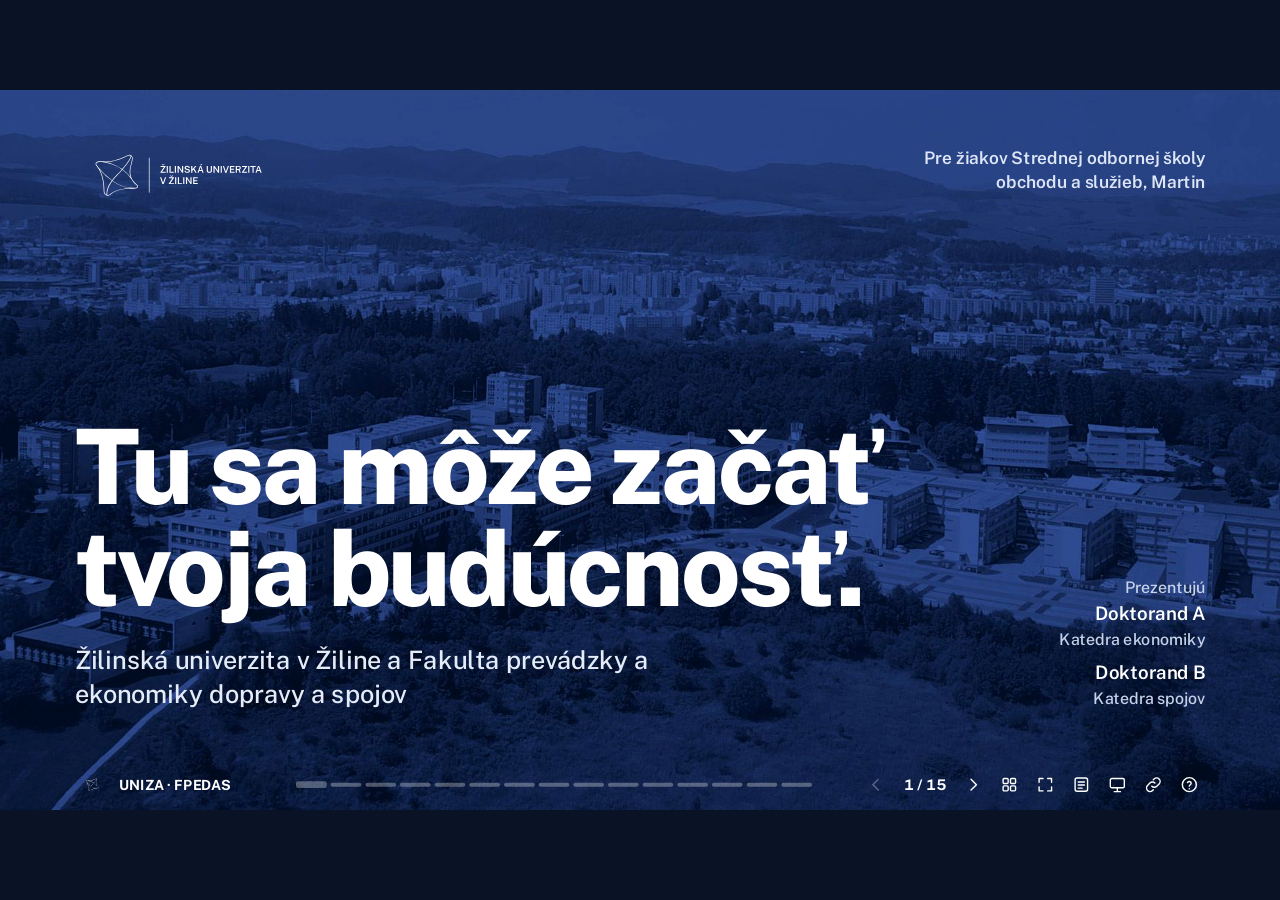
==== index.html @ 800cf5e7 "Kompletný redesign interaktívnej prezentácie o štúdiu na UNIZA a FPEDAS - 15 slajdov na plátne 16:9 " ====
<!doctype html>
<html lang="sk">
<head>
<meta charset="utf-8">
<meta name="viewport" content="width=device-width, initial-scale=1">
<title>Študuj na UNIZA a FPEDAS: prezentácia pre SOŠ obchodu a služieb</title>
<meta name="description" content="Interaktívna prezentácia o štúdiu na Žilinskej univerzite v Žiline a Fakulte prevádzky a ekonomiky dopravy a spojov.">
<meta name="theme-color" content="#002D72">
<link rel="icon" href="assets/img/uniza-symbol.svg" type="image/svg+xml">
<link rel="stylesheet" href="css/styles.css">
</head>
<body>

<!-- jedna sada ikon (čiarová, hrúbka 1.8) -->
<svg width="0" height="0" style="position:absolute" aria-hidden="true" focusable="false">
  <symbol id="i-prev" viewBox="0 0 24 24"><path d="M15 5l-7 7 7 7"/></symbol>
  <symbol id="i-next" viewBox="0 0 24 24"><path d="M9 5l7 7-7 7"/></symbol>
  <symbol id="i-full" viewBox="0 0 24 24"><path d="M4 9V4h5M20 9V4h-5M4 15v5h5M20 15v5h-5"/></symbol>
  <symbol id="i-notes" viewBox="0 0 24 24"><rect x="4" y="3.5" width="16" height="17" rx="2.5"/><path d="M8 8.5h8M8 12.5h8M8 16.5h5"/></symbol>
  <symbol id="i-pres" viewBox="0 0 24 24"><rect x="3" y="4" width="18" height="12" rx="2"/><path d="M8 21h8M12 16v5"/></symbol>
  <symbol id="i-src" viewBox="0 0 24 24"><path d="M10 14a4.5 4.5 0 0 0 6.4 0l3-3a4.5 4.5 0 0 0-6.4-6.4l-1 1"/><path d="M14 10a4.5 4.5 0 0 0-6.4 0l-3 3a4.5 4.5 0 0 0 6.4 6.4l1-1"/></symbol>
  <symbol id="i-grid" viewBox="0 0 24 24"><rect x="4" y="4" width="6.5" height="6.5" rx="1.4"/><rect x="13.5" y="4" width="6.5" height="6.5" rx="1.4"/><rect x="4" y="13.5" width="6.5" height="6.5" rx="1.4"/><rect x="13.5" y="13.5" width="6.5" height="6.5" rx="1.4"/></symbol>
  <symbol id="i-help" viewBox="0 0 24 24"><circle cx="12" cy="12" r="9"/><path d="M9.6 9.4a2.5 2.5 0 0 1 4.8.9c0 1.7-2.4 2-2.4 3.6M12 17.2v.1"/></symbol>
  <symbol id="i-close" viewBox="0 0 24 24"><path d="M6 6l12 12M18 6L6 18"/></symbol>
  <symbol id="i-plus" viewBox="0 0 24 24"><path d="M12 5v14M5 12h14"/></symbol>
  <symbol id="i-minus" viewBox="0 0 24 24"><path d="M5 12h14"/></symbol>
  <symbol id="i-open" viewBox="0 0 24 24"><path d="M12 5v14M5 12h14"/></symbol>
  <symbol id="i-redo" viewBox="0 0 24 24"><path d="M4 12a8 8 0 1 0 2.6-5.9L4 8.5"/><path d="M4 4v4.5h4.5"/></symbol>
</svg>

<div class="viewport" id="viewport">
<div class="stage" id="stage" aria-live="off">

<!-- 01 ÚVOD -->
<section class="slide s-intro dark" id="s-intro" data-title="Úvod" data-theme="dark" aria-label="Úvod">
  <div class="bgimg" role="img" aria-label="Letecký záber kampusu Žilinskej univerzity"></div>
  <div class="veil"></div>
  <img class="logo" src="assets/img/uniza-logo-full-white.svg" alt="Žilinská univerzita v Žiline" data-in style="--i:0">
  <div class="who" data-in style="--i:1">Pre žiakov Strednej odbornej školy<br>obchodu a služieb, Martin</div>
  <div class="main">
    <h1 data-in style="--i:2">Tu sa môže začať tvoja budúcnosť.</h1>
    <p class="lead" data-in style="--i:3">Žilinská univerzita v Žiline a Fakulta prevádzky a ekonomiky dopravy a spojov</p>
  </div>
  <div class="pres" data-in style="--i:4"><span>Prezentujú</span><div id="introPres"></div></div>
</section>

<!-- 02 UNIZA -->
<section class="slide s-uniza" id="s-uniza" data-title="UNIZA v skratke" aria-label="UNIZA v skratke">
  <div class="l">
    <div>
      <h2 data-in style="--i:0">Univerzita, ktorá začínala na koľajniciach</h2>
    </div>
    <div class="facts">
      <div class="fact" data-in style="--i:1"><b>1953</b><span>vznik ako Vysoká škola železničná, vyčlenená z ČVUT v Prahe</span></div>
      <div class="fact" data-in style="--i:2"><b>6</b><span>fakúlt: od dopravy cez stroje a stavby po informatiku</span></div>
      <div class="fact" data-in style="--i:3"><b class="num">7 700+</b><span>študentov na univerzite</span></div>
    </div>
  </div>
  <div class="fac-list" id="facList"></div>
  <p class="src-note" style="left:848px;right:112px;bottom:80px">Zdroje: uniza.sk (Profil univerzity, Fakulty), dizajn manuál UNIZA (farby fakúlt). Ústav mediamatiky a kultúrneho dedičstva patrí k univerzite ako samostatné pracovisko.</p>
</section>

<!-- 03 KAMPUS -->
<section class="slide s-campus" id="s-campus" data-title="Kampus" aria-label="Interaktívna mapa kampusu">
  <div class="mapbox" id="mapbox">
    <svg id="mapsvg" role="group" aria-label="Schematická mapa kampusu Veľký Diel, sever je hore"></svg>
    <div id="maplabs"></div>
    <div class="north" aria-hidden="true"><span>S</span></div>
    <div class="zoom" role="group" aria-label="Priblíženie mapy">
      <button class="zbtn" id="zFull" aria-pressed="false">Celý areál</button>
      <button class="zbtn" id="zCore" aria-pressed="true">Fakulty</button>
    </div>
  </div>
  <div class="cpanel">
    <h2 data-in style="--i:0">Šesť fakúlt, jeden areál</h2>
    <div class="tabs" role="tablist" data-in style="--i:1">
      <button class="tab" role="tab" id="tabF" aria-selected="true">Fakulty</button>
      <button class="tab" role="tab" id="tabL" aria-selected="false">Študentský život</button>
    </div>
    <div class="plist" id="plistMap" data-in style="--i:2"></div>
    <div class="detail" id="mapDetail" aria-live="polite" data-in style="--i:3"></div>
  </div>
  <p class="src-note" style="bottom:86px;left:112px;right:112px;font-size:18px">Schematická mapa podľa oficiálneho plánu areálu UNIZA a mapy 11/2025, otočená severom hore. Nie je v mierke, výška budov je ilustračná. Farby fakúlt podľa dizajn manuálu UNIZA.</p>
</section>

<!-- 04 PREČO FPEDAS -->
<section class="slide s-why" id="s-why" data-title="Prečo FPEDAS" aria-label="Prečo FPEDAS">
  <h1 data-in style="--i:0">Nie je to len doprava.</h1>
  <p class="lead" data-in style="--i:1">Čo sa stane po kliknutí na Objednať? Klikni na stanicu.</p>
  <div class="journey" id="journey" data-in style="--i:2"><div class="jline"><i id="jfill"></i></div></div>
  <div class="jdetail" id="jdetail" aria-live="polite" data-in style="--i:3"></div>
</section>

<!-- 05 KATEDRY -->
<section class="slide s-dept dark" id="s-dept" data-title="Katedry" data-theme="dark" aria-label="Katedry FPEDAS">
  <div class="l">
    <div>
      <img src="assets/img/fpedas-logo-white.svg" alt="FPEDAS" style="height:124px;margin-bottom:40px;--i:0" data-in>
      <h2 data-in style="--i:1">Sedem katedier, dva svety</h2>
    </div>
    <div class="stats">
      <div class="stat" data-in style="--i:2"><b>1 972</b><span>študentov na fakulte</span></div>
      <div class="stat" data-in style="--i:3"><b>21 306</b><span>absolventov</span></div>
      <div class="stat" data-in style="--i:4"><b>22</b><span>študijných programov vo všetkých stupňoch</span></div>
    </div>
  </div>
  <div class="dgroups" id="dgroups"></div>
  <p class="src-note" style="left:792px;bottom:84px">Zdroj: fpedas.uniza.sk (stav 23. 11. 2026), stránka Katedry. Kliknutím rozbalíš popis.</p>
</section>

<!-- 06 PROGRAMY -->
<section class="slide s-prog" id="s-prog" data-title="Čo môžeš študovať" aria-label="Bakalárske študijné programy">
  <div>
    <h2 data-in style="--i:0">Deväť programov, štyri svety</h2>
    <p class="lead" style="max-width:none;font-size:30px;--i:1" data-in>Bakalárske štúdium 2027/2028, denne, 3 roky. Klikni na program.</p>
    <div class="cats" id="cats" data-in style="--i:2"></div>
  </div>
  <div class="pdet" id="pdet" aria-live="polite" data-in style="--i:3"></div>
  <p class="src-note" style="bottom:84px;left:112px;right:832px;font-size:19px">Zdroje: FPEDAS, leták bakalárskeho štúdia 2027/2028 (počty miest), profily absolventov. Program Dopravné služby v osobnej doprave je len v zozname 2026/2027, v ponuke 2027/2028 nie je.</p>
</section>

<!-- 07 NÁJDI SVOJ SMER -->
<section class="slide s-find" id="s-find" data-title="Nájdi svoj smer" aria-label="Nájdi svoj smer">
  <div class="l">
    <h2 data-in style="--i:0">Čo ťa baví?</h2>
    <p class="lead" style="max-width:26ch;font-size:32px;--i:1" data-in>Vyber jednu alebo viac vecí. Programy, ktoré k nim sedia, sa zvýraznia.</p>
    <div class="ints" id="ints" data-in style="--i:2"></div>
    <div class="hint" data-in style="--i:3"><span>Orientačná pomôcka, nie test ani poradenstvo.</span><button class="btn" id="intReset"><svg class="ic"><use href="#i-redo"/></svg>Zrušiť výber</button></div>
  </div>
  <div class="res" id="res" aria-live="polite" data-in style="--i:2"></div>
</section>

<!-- 08 STUPNE -->
<section class="slide s-lev" id="s-lev" data-title="Tri stupne štúdia" aria-label="Tri stupne štúdia">
  <h2 data-in style="--i:0">Tri stupne na jednej fakulte</h2>
  <div class="lev" id="lev" data-in style="--i:1"></div>
  <div class="lnote" id="lnote" aria-live="polite">Klikni na bakalársky program a uvidíš, čo ho nasleduje.</div>
  <p class="src-note" style="bottom:84px;font-size:19px;left:auto;right:112px;text-align:right;max-width:900px">Zdroje: FPEDAS, letáky 2027/2028 (Bc., Ing., PhD.), Sprievodca prváka 2026/2027. Počty miest sú plánované pre denné štúdium.</p>
</section>

<!-- 09 PRAX -->
<section class="slide s-prax" id="s-prax" data-title="Štúdium v praxi" aria-label="Štúdium v praxi">
  <div class="band" role="img" aria-label="Letecký záber budovy FPEDAS"></div>
  <img class="logo" src="assets/img/fpedas-logo-white.svg" alt="FPEDAS">
  <h2 data-in style="--i:0">Štúdium nie je len prednášky</h2>
  <div class="pcards" id="pcards"></div>
  <p class="src-note" style="bottom:84px">Zdroje: fpedas.uniza.sk (Bakalárske štúdium, aktuality 2026), Sprievodca prváka 2026/2027. Foto: FPEDAS.</p>
</section>

<!-- 10 PO ŠKOLE -->
<section class="slide s-jobs" id="s-jobs" data-title="Po škole" aria-label="Kde sa uplatníš">
  <h2 data-in style="--i:0">Kde sa môžeš uplatniť</h2>
  <div class="jcols" id="jcols" data-in style="--i:1"></div>
  <div class="jbar" id="jbar" aria-live="polite">Klikni na pozíciu a uvidíš, z ktorého programu vedie.</div>
</section>

<!-- 11 AKO SA DOSTAŤ -->
<section class="slide s-adm" id="s-adm" data-title="Ako sa dostať" aria-label="Ako sa dostať na FPEDAS">
  <div>
    <h2 data-in style="--i:0">Aj bez prijímačiek?</h2>
    <div class="ctl" data-in style="--i:1">
      <div class="seg2" role="group" aria-label="Typ strednej školy">
        <button id="tSos" aria-pressed="true">SOŠ, akadémia</button>
        <button id="tGym" aria-pressed="false">Gymnázium</button>
      </div>
      <div class="step" role="group" aria-label="Priemer za predposledný ročník">
        <button class="rb" id="avgM" aria-label="Znížiť priemer"><svg class="ic"><use href="#i-minus"/></svg></button>
        <div class="v" id="avgV" aria-live="polite">1,5</div>
        <button class="rb" id="avgP" aria-label="Zvýšiť priemer"><svg class="ic"><use href="#i-plus"/></svg></button>
      </div>
    </div>
    <p class="cap" style="margin-bottom:10px;--i:2" data-in>Priemer na koncoročnom vysvedčení za predposledný ročník (nie maturitný). Klávesy <kbd>↑</kbd> <kbd>↓</kbd> menia priemer, <kbd>T</kbd> typ školy. Stredné priemyselné školy majú pri niektorých programoch iné limity (pozri zásady prijatia).</p>
    <div class="admlist" id="admlist" data-in style="--i:3"></div>
  </div>
  <div style="display:flex;flex-direction:column;gap:18px;--i:2" data-in>
    <div class="dates" id="dates"></div>
    <div class="other"><b>Bez skúšky stačí splniť jednu podmienku:</b> priemer (vľavo), úspech v súťaži (Objav PEDAS, Ekonomická olympiáda, Mladý účtovník, súťaž pre obchodné akadémie) alebo SCIO percentil 50 a viac. Maturita zo slovenčiny alebo češtiny. <b>Inak:</b> test zo všeobecných vedomostí, matematiky a cudzieho jazyka.</div>
  </div>
  <p class="src-note" style="bottom:84px;left:112px;right:760px;font-size:19px">Zdroj: FPEDAS, informačný leták a zásady prijatia na bakalárske štúdium 2027/2028. Poplatok za prihlášku 40 € (občania EÚ), na každý program samostatná prihláška.</p>
</section>

<!-- 12 ŽIVOT -->
<section class="slide s-life" id="s-life" data-title="Život na univerzite" aria-label="Život na univerzite">
  <h2 data-in style="--i:0">Čo ťa čaká mimo prednášok</h2>
  <div class="lifegrid" id="lifegrid"></div>
  <p class="src-note" style="bottom:84px">Zdroje: leták bakalárskeho štúdia 2027/2028 (ceny), Sprievodca prváka 2026/2027, uniza.sk. Kliknutím rozbalíš kartu.</p>
</section>

<!-- 13 PRÍBEHY -->
<section class="slide s-story" id="s-story" data-title="Naše príbehy" aria-label="Naše príbehy">
  <h2 data-in style="--i:0">Dve cesty, jedna fakulta</h2>
  <div class="story" id="story" data-in style="--i:1"></div>
  <p class="src-note" style="bottom:84px">Klikni na text a prepíš ho, klikni na kruh a vlož fotku. Uloží sa len v tomto prehliadači. <kbd>E</kbd> zvýrazní polia.</p>
</section>

<!-- 14 KVÍZ -->
<section class="slide s-quiz" id="s-quiz" data-title="Kvíz" aria-label="Kvíz">
  <div class="l">
    <div class="qprog" id="qprog"></div>
    <div class="qq" id="qq" data-in style="--i:1"></div>
    <div class="fb" id="qfb" aria-live="polite"></div>
  </div>
  <div class="opts" id="opts" data-in style="--i:2"></div>
</section>

<!-- 15 ZÁVER -->
<section class="slide s-end dark" id="s-end" data-title="Záver" data-theme="dark" aria-label="Záver">
  <div class="logos"><img src="assets/img/fpedas-logo-white.svg" alt="FPEDAS, Žilinská univerzita v Žiline"></div>
  <div class="l">
    <h1 data-in style="--i:0">Príď sa pozrieť.</h1>
    <div class="endinfo" data-in style="--i:1">
      <div><span class="k">Deň otvorených dverí</span><b>5. 2. 2027</b></div>
      <div><span class="k">Prihláška do</span><b>31. 3. 2027</b></div>
      <div><span class="k">Študijné oddelenie</span><b>fpedas-studref@uniza.sk</b></div>
      <div><span class="k">Telefón</span><b>+421 41 513 30 53</b></div>
      <div><span class="k">Adresa</span><b>Univerzitná 8215/1, Žilina</b></div>
    </div>
    <p class="endmap" data-in style="--i:2">Interaktívna mapa areálu: uvedená na oficiálnej mape UNIZA ako campus.uniza.sk</p>
  </div>
  <div class="qrs" data-in style="--i:2">
    <a class="qr" href="https://www.fpedas.uniza.sk/sk/uchadzaci/moznosti-studia/bakalarske-studium" target="_blank" rel="noopener"><img src="assets/qr/studium.svg" alt="QR kód: bakalárske štúdium FPEDAS"><b>Ponuka štúdia</b><span>fpedas.uniza.sk, bakalárske štúdium</span></a>
    <a class="qr" href="https://www.fpedas.uniza.sk/sk/uchadzaci/vseobecne-informacie/prijimacie-konania" target="_blank" rel="noopener"><img src="assets/qr/prijimacky.svg" alt="QR kód: prijímacie konanie FPEDAS"><b>Prijímacie konanie</b><span>fpedas.uniza.sk, termíny a podmienky</span></a>
    <a class="qr" href="https://vzdelavanie.uniza.sk/prijimacky/index.php" target="_blank" rel="noopener"><img src="assets/qr/prihlaska.svg" alt="QR kód: elektronická prihláška"><b>Elektronická prihláška</b><span>vzdelavanie.uniza.sk/prijimacky</span></a>
  </div>
</section>

<!-- pätka -->
<div class="foot" id="foot">
  <div class="brand"><img id="footLogo" src="assets/img/uniza-symbol.svg" alt=""><span id="footLabel">UNIZA · FPEDAS</span></div>
  <div class="segs" id="segs" role="group" aria-label="Slajdy"></div>
  <div class="ctrls">
    <button class="ctrl" id="bPrev" aria-label="Predchádzajúci slajd (šípka vľavo)" title="Predchádzajúci (←)"><svg class="ic"><use href="#i-prev"/></svg></button>
    <span class="count" id="count">1 / 15</span>
    <button class="ctrl" id="bNext" aria-label="Ďalší slajd (šípka vpravo alebo medzerník)" title="Ďalší (→ alebo medzerník)"><svg class="ic"><use href="#i-next"/></svg></button>
    <button class="ctrl" id="bGrid" aria-label="Prehľad slajdov (G)" title="Prehľad slajdov (G)"><svg class="ic"><use href="#i-grid"/></svg></button>
    <button class="ctrl" id="bFull" aria-label="Celá obrazovka (F)" title="Celá obrazovka (F)"><svg class="ic"><use href="#i-full"/></svg></button>
    <button class="ctrl" id="bNotes" aria-label="Poznámky (N)" title="Poznámky (N)"><svg class="ic"><use href="#i-notes"/></svg></button>
    <button class="ctrl" id="bPres" aria-label="Okno prezentujúceho (P)" title="Okno prezentujúceho (P)"><svg class="ic"><use href="#i-pres"/></svg></button>
    <button class="ctrl" id="bSrc" aria-label="Zdroje (S)" title="Zdroje (S)"><svg class="ic"><use href="#i-src"/></svg></button>
    <button class="ctrl" id="bHelp" aria-label="Ovládanie (?)" title="Ovládanie (?)"><svg class="ic"><use href="#i-help"/></svg></button>
  </div>
</div>

</div><!-- /stage -->
</div><!-- /viewport -->

<div class="rot">Otoč zariadenie na šírku. Prezentácia má pomer strán 16:9.</div>

<script src="js/data.js"></script>
<script src="js/campus-data.js"></script>
<script src="js/map.js"></script>
<script src="js/app.js"></script>
</body>
</html>
---- css/styles.css ----
/* ==========================================================================
   Dizajnový systém: prezentácia UNIZA / FPEDAS
   Základ: oficiálny dizajn manuál UNIZA (modrá #002D72, písmo Public Sans, farby fakúlt).
   Pravidlá (charles-design-laws): jedna výrazná vec na obrazovku (oranžová), ploché karty
   s jedným okrajom, žiadne tiene/žiare/gradienty, jedna sada ikon, proximita 2:1.
   Plátno je 1920 × 1080 px a škáluje sa na celé okno (16:9).
   ========================================================================== */
@font-face{font-family:"Public Sans";src:url("../assets/fonts/PublicSans-var.woff2") format("woff2");font-weight:100 900;font-style:normal;font-display:swap}

:root{
  --navy:#002D72; --navy-deep:#001F52; --blue:#0032A0;
  --ink:#1D2433; --mute:#566277; --paper:#F3F5F9; --surface:#FFFFFF; --line:#D5DBE7; --line-2:#B7C1D3;
  --signal:#FF6A14;           /* jediný akcent: jedna vec na obrazovku */
  --ok:#009A44; --bad:#A6192E;
  --r:24px; --r-s:14px;
  --f:"Public Sans","Segoe UI",system-ui,-apple-system,Arial,sans-serif;
  --e:cubic-bezier(.2,.8,.2,1);
  color-scheme:light;
}
*{box-sizing:border-box;margin:0;padding:0}
html,body{height:100%;background:#0A1226;overflow:hidden}
body{font-family:var(--f);color:var(--ink);-webkit-font-smoothing:antialiased;text-rendering:optimizeLegibility}
button{font:inherit;color:inherit;background:none;border:0;cursor:pointer;text-align:inherit}
a{color:inherit}
:focus{outline:none}
:focus-visible{outline:4px solid var(--signal);outline-offset:3px;border-radius:12px}
[hidden]{display:none!important}
svg.ic{width:1em;height:1em;fill:none;stroke:currentColor;stroke-width:1.8;stroke-linecap:round;stroke-linejoin:round;flex:none}

/* ---------- plátno ---------- */
.viewport{position:fixed;inset:0;display:grid;place-items:center;background:#0A1226}
.stage{position:absolute;left:0;top:0;width:1920px;height:1080px;transform-origin:0 0;overflow:hidden;background:var(--paper);color:var(--ink)}
.stage.dark{color:#fff}

.slide{position:absolute;inset:0;padding:84px 112px 108px;visibility:hidden;opacity:0;transform:translateY(18px);transition:opacity .45s var(--e),transform .55s var(--e),visibility 0s linear .55s;background:var(--paper);overflow:hidden}
.slide.dark{background:var(--navy);color:#fff}
.slide.is-active{visibility:visible;opacity:1;transform:none;transition-delay:0s}
.slide.is-before{transform:translateY(-18px)}
.slide>*{min-width:0}

/* postupné vstupy (len pri aktívnom slajde) */
.slide.is-active [data-in]{animation:rise .7s var(--e) both;animation-delay:calc(var(--i,0)*70ms + 120ms)}
@keyframes rise{from{opacity:0;transform:translateY(22px)}}
@keyframes fade{from{opacity:0}}
@keyframes pop{from{opacity:0;transform:scale(.94)}}

/* ---------- typografia (px na plátne 1920×1080) ---------- */
h1,h2,h3{font-weight:800;letter-spacing:-.025em;line-height:1.02;text-wrap:balance;color:var(--navy)}
.dark h1,.dark h2,.dark h3{color:#fff}
h1{font-size:132px}
h2{font-size:84px;line-height:1.04}
h3{font-size:40px;letter-spacing:-.015em;line-height:1.1}
.lead{font-size:38px;line-height:1.3;color:var(--mute);font-weight:500;max-width:30ch}
.dark .lead{color:#C7D3EA}
.body{font-size:30px;line-height:1.38}
.small{font-size:24px;line-height:1.35;color:var(--mute)}
.dark .small{color:#B7C5E2}
.cap{font-size:21px;line-height:1.3;color:var(--mute)}
.dark .cap{color:#A9B9DA}
b,strong{font-weight:700}
.num{font-variant-numeric:tabular-nums lining-nums}
.src-note{position:absolute;left:112px;right:112px;bottom:84px;font-size:20px;color:var(--mute);line-height:1.3}
.dark .src-note{color:#A9B9DA}

/* ---------- komponenty ---------- */
.card{background:var(--surface);border:2px solid var(--line);border-radius:var(--r);padding:32px 36px}
.dark .card{background:transparent;border-color:rgba(255,255,255,.28)}
.chip{display:inline-flex;align-items:center;gap:10px;padding:8px 20px;border-radius:999px;border:2px solid var(--line-2);font-size:24px;font-weight:600;color:var(--navy);background:transparent;white-space:nowrap}
.dark .chip{border-color:rgba(255,255,255,.4);color:#fff}
.chip.mark{background:var(--signal);border-color:var(--signal);color:var(--navy);font-weight:700}
.btn{display:inline-flex;align-items:center;gap:12px;padding:16px 30px;border-radius:999px;border:2px solid var(--navy);font-size:26px;font-weight:700;color:var(--navy);transition:background .2s,color .2s,transform .15s}
.btn:hover{background:var(--navy);color:#fff}
.btn:active{transform:scale(.97)}
.btn.main{background:var(--signal);border-color:var(--signal);color:var(--navy)}
.btn.main:hover{background:var(--navy);border-color:var(--navy);color:#fff}
.dark .btn{border-color:#fff;color:#fff}
.dark .btn:hover{background:#fff;color:var(--navy)}
.dark .btn.main{border-color:var(--signal);color:var(--navy)}
.dark .btn.main:hover{background:#fff;border-color:#fff}
.btn:disabled{opacity:.4;cursor:default;pointer-events:none}
.hint{font-size:22px;color:var(--mute);display:flex;align-items:center;gap:12px;flex-wrap:wrap}
.dark .hint{color:#B7C5E2}
kbd{font-family:inherit;font-weight:700;font-size:.85em;border:2px solid var(--line-2);border-bottom-width:4px;border-radius:8px;padding:0 9px;color:var(--navy);background:var(--surface)}
.dark kbd{background:transparent;border-color:rgba(255,255,255,.45);color:#fff}
.tile{border:2px solid var(--line);border-radius:var(--r);background:var(--surface);padding:24px 28px;transition:border-color .2s,background .2s,transform .2s var(--e),opacity .25s}
button.tile:hover{border-color:var(--navy);transform:translateY(-3px)}
button.tile:active{transform:scale(.985)}

/* ---------- pätka a navigácia (súčasť plátna) ---------- */
.foot{position:absolute;left:0;right:0;bottom:0;height:76px;padding:0 112px;display:flex;align-items:center;gap:28px;z-index:30;pointer-events:none}
.foot>*{pointer-events:auto}
.foot .brand{display:flex;align-items:center;gap:14px;font-size:21px;font-weight:700;letter-spacing:.02em;color:var(--navy);min-width:260px}
.foot .brand img{height:34px;width:auto}
.stage.dark .foot .brand{color:#fff}
.segs{flex:1;display:flex;gap:6px;align-items:center;justify-content:center}
.seg{width:46px;height:34px;display:grid;place-items:center;border-radius:8px}
.seg i{display:block;width:100%;height:6px;border-radius:3px;background:var(--line-2);transition:background .25s,height .25s}
.stage.dark .seg i{background:rgba(255,255,255,.3)}
.seg:hover i{height:10px}
.seg.done i{background:var(--navy)}
.stage.dark .seg.done i{background:#fff}
.seg.on i{background:var(--signal);height:10px}
.ctrls{display:flex;align-items:center;gap:6px;min-width:260px;justify-content:flex-end}
.ctrl{width:48px;height:48px;border-radius:50%;display:grid;place-items:center;font-size:28px;color:var(--navy);transition:background .2s}
.stage.dark .ctrl{color:#fff}
.ctrl:hover{background:rgba(0,45,114,.1)}
.stage.dark .ctrl:hover{background:rgba(255,255,255,.18)}
.ctrl:disabled{opacity:.3;pointer-events:none}
.count{font-size:22px;font-weight:700;color:var(--navy);min-width:86px;text-align:center;font-variant-numeric:tabular-nums}
.stage.dark .count{color:#fff}

/* ---------- 01 úvod ---------- */
.s-intro{padding:0;background:var(--navy-deep)}
.s-intro .bgimg{position:absolute;inset:0;background:url("../assets/img/campus-aerial.jpg") center 42%/cover no-repeat;filter:brightness(1.9) contrast(1.08)}
.s-intro .veil{position:absolute;inset:0;background:rgba(0,31,82,.34)}
.s-intro .logo{position:absolute;left:112px;top:72px;height:112px}
.s-intro .who{position:absolute;right:112px;top:84px;text-align:right;font-size:26px;font-weight:600;color:#DDE6F7;line-height:1.4}
.s-intro .main{position:absolute;left:112px;bottom:150px;right:112px}
.s-intro h1{font-size:156px;color:#fff;max-width:1400px;line-height:.98}
.s-intro .lead{color:#E5ECF9;margin-top:36px;max-width:36ch}
.s-intro .pres{position:absolute;right:112px;bottom:150px;text-align:right;font-size:28px;line-height:1.5;color:#fff;font-weight:600}
.s-intro .pres span{display:block;font-weight:500;color:#C7D3EA;font-size:24px}

/* ---------- 02 UNIZA ---------- */
.s-uniza{display:grid;grid-template-columns:640px 1fr;gap:96px;align-items:start;padding-top:72px;padding-bottom:132px}
.s-uniza .l{height:100%}
.s-uniza .l{display:flex;flex-direction:column;justify-content:space-between}
.s-uniza h2{font-size:92px}
.facts{display:flex;flex-direction:column;gap:28px;margin-top:48px}
.fact{display:block}
.fact b{font-size:84px;line-height:1;font-weight:800;letter-spacing:-.03em;color:var(--navy);font-variant-numeric:tabular-nums}
.fact span{display:block;font-size:26px;line-height:1.25;color:var(--mute);margin-top:6px;max-width:30ch}
.fac-list{display:flex;flex-direction:column;gap:10px;justify-content:flex-start;padding-top:0}
.fac{display:grid;grid-template-columns:14px 196px 1fr;align-items:center;gap:26px;padding:10px 28px 10px 0;border:2px solid var(--line);border-radius:var(--r);background:var(--surface);overflow:hidden;position:relative}
.fac i{align-self:stretch;background:var(--c)}
.fac .ab{font-size:38px;font-weight:800;color:var(--navy);letter-spacing:-.02em}
.fac .tx{font-size:22px;line-height:1.24;color:var(--mute)}
.fac .tx b{display:block;color:var(--navy);font-size:26px;margin-bottom:2px}
.fac.hero{background:var(--blue);border-color:var(--blue);padding-top:20px;padding-bottom:20px}
.fac.hero i{background:var(--signal)}
.fac.hero .ab,.fac.hero .tx b{color:#fff}
.fac.hero .tx{color:#D6E0F5}
.fac.hero .ab{font-size:40px}
.fac.aside{border-style:dashed;background:transparent;padding-top:10px;padding-bottom:10px}

/* ---------- 03 kampus ---------- */
.s-campus{display:grid;grid-template-columns:600px 1fr;gap:64px;padding-top:64px;padding-bottom:140px}
.mapbox{position:relative;border-radius:var(--r);border:2px solid var(--line);background:#E6ECF5;overflow:hidden}
.mapbox svg{position:absolute;inset:0;width:100%;height:100%;display:block}
.mapbox .zoom{position:absolute;left:16px;bottom:16px;z-index:3;display:flex;gap:8px}
.zbtn{padding:10px 18px;border-radius:999px;background:var(--surface);border:2px solid var(--line-2);font-size:21px;font-weight:700;color:var(--navy)}
.zbtn[aria-pressed=true]{background:var(--navy);border-color:var(--navy);color:#fff}
.mapbox .north{position:absolute;right:18px;top:16px;z-index:3;width:46px;height:46px;border-radius:50%;background:var(--surface);border:2px solid var(--line-2);display:grid;place-items:center;font-weight:800;font-size:19px;color:var(--navy);line-height:1}
.mapbox .north::before{content:"";position:absolute;top:5px;width:0;height:0;border:6px solid transparent;border-bottom:10px solid var(--navy);border-top:0}
.mapbox .north span{margin-top:12px}
.bld{cursor:pointer;transition:opacity .25s}
.bld.dim{opacity:.55}
.bld:focus-visible{outline:none}
.maplab{position:absolute;z-index:2;transform:translate(-50%,-100%);padding:5px 13px;border-radius:999px;background:var(--navy);color:#fff;font-size:20px;font-weight:800;letter-spacing:.01em;white-space:nowrap;pointer-events:none;transition:opacity .25s,background .2s}
.maplab.hero{background:var(--signal);color:var(--navy);font-size:24px;padding:6px 16px}
.maplab.on{outline:3px solid var(--navy);outline-offset:2px}
.maplab.sm{background:var(--surface);color:var(--navy);border:2px solid var(--navy);font-size:18px;padding:3px 10px}
.maplab.hide{opacity:0}
.cpanel{display:flex;flex-direction:column;gap:16px;min-height:0}
.cpanel h2{font-size:58px}
.tabs{display:flex;gap:10px}
.tab{padding:12px 26px;border-radius:999px;border:2px solid var(--line-2);font-size:25px;font-weight:700;color:var(--navy);transition:background .2s,color .2s}
.tab:hover{border-color:var(--navy)}
.tab[aria-selected=true]{background:var(--navy);border-color:var(--navy);color:#fff}
.plist{display:flex;flex-direction:column;gap:8px}
.prow{display:grid;grid-template-columns:22px 130px 1fr;gap:18px;align-items:center;padding:8px 22px;border-radius:16px;border:2px solid var(--line);background:var(--surface);font-size:25px;transition:border-color .2s,background .2s}
.prow:hover{border-color:var(--navy)}
.prow i{width:22px;height:22px;border-radius:7px;background:var(--c)}
.prow .a{font-weight:800;color:var(--navy)}
.prow .n{color:var(--mute);font-size:22px;line-height:1.2}
.prow[aria-pressed=true]{background:var(--navy);border-color:var(--navy)}
.prow[aria-pressed=true] .a{color:#fff}.prow[aria-pressed=true] .n{color:#C7D3EA}
.prow.hero{border-color:var(--blue)}
.detail{border:2px solid var(--line);border-radius:var(--r);background:var(--surface);padding:24px 32px;flex:1;display:flex;flex-direction:column;gap:12px;min-height:0;position:relative;overflow:hidden}
.detail::before{content:"";position:absolute;left:0;top:0;bottom:0;width:12px;background:var(--c,var(--navy))}
.detail h3{font-size:36px;padding-left:10px;line-height:1.12}
.detail p{font-size:26px;line-height:1.34;padding-left:10px}
.detail .small{padding-left:10px}
.detail .swap{animation:fade .35s both;display:flex;flex-direction:column;gap:12px}

/* ---------- 04 prečo FPEDAS ---------- */
.s-why h1{font-size:140px}
.s-why .lead{margin-top:18px;max-width:none;font-size:40px}
.journey{position:relative;margin-top:92px;display:grid;grid-template-columns:repeat(5,1fr);gap:0}
.jline{position:absolute;left:10%;right:10%;top:58px;height:8px;border-radius:4px;background:var(--line)}
.jline i{position:absolute;left:0;top:0;bottom:0;border-radius:4px;background:var(--navy);width:0;transition:width .6s var(--e)}
.jstop{position:relative;display:flex;flex-direction:column;align-items:center;gap:16px;padding-top:0;text-align:center}
.jstop .dot{width:124px;height:124px;border-radius:50%;display:grid;place-items:center;font-size:52px;font-weight:800;color:var(--navy);background:var(--paper);border:10px solid var(--line);transition:background .3s,border-color .3s,color .3s,transform .3s var(--e)}
.jstop:hover .dot{border-color:var(--navy)}
.jstop.done .dot{border-color:var(--navy)}
.jstop.on .dot{background:var(--signal);border-color:var(--signal);color:var(--navy);transform:scale(1.12)}
.jstop .t{font-size:34px;font-weight:700;color:var(--navy)}
.jdetail{margin-top:72px;display:grid;grid-template-columns:1.25fr 1fr;gap:56px;align-items:stretch}
.jdetail .q{font-size:54px;line-height:1.16;font-weight:700;color:var(--navy);letter-spacing:-.015em;text-wrap:balance}
.jdetail .studies{display:flex;flex-direction:column;gap:14px;border-left:2px solid var(--line-2);padding-left:48px;justify-content:center}
.jdetail .studies .small{font-size:28px}
.jdetail .studies .chips{display:flex;flex-wrap:wrap;gap:12px}
.jdetail .swap{animation:fade .4s both;display:contents}

/* ---------- 05 katedry ---------- */
.s-dept{display:grid;grid-template-columns:600px 1fr;gap:96px}
.s-dept .l{display:flex;flex-direction:column;justify-content:space-between;padding-bottom:12px}
.stats{display:flex;flex-direction:column;gap:26px}
.stat b{display:block;font-size:92px;line-height:1;font-weight:800;letter-spacing:-.03em;font-variant-numeric:tabular-nums}
.stat span{font-size:25px;color:#B7C5E2}
.dgroups{display:flex;flex-direction:column;gap:28px;justify-content:center}
.dgroup h3{font-size:24px;text-transform:uppercase;letter-spacing:.14em;color:#9FB2D8;font-weight:700;margin-bottom:12px}
.dept{display:block;width:100%;padding:16px 28px;border-radius:18px;border:2px solid rgba(255,255,255,.22);margin-bottom:10px;transition:background .2s,border-color .2s}
.dept:hover{border-color:#fff}
.dept .top{display:flex;align-items:center;justify-content:space-between;gap:20px;font-size:31px;font-weight:700}
.dept .top .chip{font-size:20px;padding:3px 14px}
.dept .more{display:grid;grid-template-rows:0fr;transition:grid-template-rows .35s var(--e)}
.dept .more>div{overflow:hidden}
.dept .more p{font-size:25px;line-height:1.35;color:#D3DDF2;padding-top:10px}
.dept[aria-expanded=true]{background:rgba(255,255,255,.1);border-color:#fff}
.dept[aria-expanded=true] .more{grid-template-rows:1fr}

/* ---------- 06 programy ---------- */
.s-prog{display:grid;grid-template-columns:1fr 700px;gap:64px;padding-top:72px}
.s-prog h2{font-size:76px;margin-bottom:14px}
.cats{display:grid;grid-template-columns:1fr 1fr;gap:16px;margin-top:26px}
.cat{border:2px solid var(--line);border-radius:var(--r);padding:20px 24px 24px;background:var(--surface);position:relative}
.cat h3{font-size:25px;color:var(--navy);display:flex;align-items:center;gap:12px;margin-bottom:14px;letter-spacing:0;font-weight:700}
.cat h3 i{width:22px;height:22px;border-radius:7px;background:var(--c)}
.cat.w2{grid-column:span 2}
.pchips{display:flex;flex-wrap:wrap;gap:10px}
.pchip{padding:11px 20px;border-radius:999px;border:2px solid var(--line-2);font-size:25px;font-weight:600;color:var(--navy);transition:background .2s,color .2s,border-color .2s}
.pchip:hover{border-color:var(--navy)}
.pchip[aria-pressed=true]{background:var(--navy);border-color:var(--navy);color:#fff}
.pdet{border:2px solid var(--line);background:var(--surface);border-radius:var(--r);padding:34px 40px;display:flex;flex-direction:column;position:relative;overflow:hidden}
.pdet::before{content:"";position:absolute;left:0;top:0;bottom:0;width:12px;background:var(--c)}
.pdet .swap{animation:fade .35s both;display:flex;flex-direction:column;gap:14px}
.pdet h3{font-size:42px}
.pdet .meta{display:flex;align-items:baseline;gap:14px;font-size:24px;color:var(--mute)}
.pdet .meta b{font-size:58px;line-height:1;color:var(--navy);font-weight:800;letter-spacing:-.03em}
.pdet h4{font-size:21px;text-transform:uppercase;letter-spacing:.14em;color:var(--mute);margin-top:6px;font-weight:700}
.pdet ul{list-style:none;display:flex;flex-direction:column;gap:7px}
.pdet li{font-size:25px;line-height:1.3;padding-left:26px;position:relative}
.pdet li::before{content:"";position:absolute;left:0;top:.5em;width:10px;height:10px;border-radius:3px;background:var(--c)}
.pdet p{font-size:25px;line-height:1.34}

/* ---------- 07 nájdi svoj smer ---------- */
.s-find{display:grid;grid-template-columns:760px 1fr;gap:80px;padding-top:72px}
.s-find .l{display:flex;flex-direction:column;gap:26px}
.s-find h2{font-size:92px}
.ints{display:grid;grid-template-columns:1fr 1fr;gap:16px}
.int{display:flex;align-items:center;gap:18px;padding:22px 26px;min-height:112px;font-size:29px;font-weight:700;color:var(--navy);line-height:1.15}
.int kbd{flex:none}
.int[aria-pressed=true]{background:var(--signal);border-color:var(--signal)}
.int[aria-pressed=true] kbd{background:var(--navy);border-color:var(--navy);color:#fff}
.res{display:flex;flex-direction:column;gap:9px;justify-content:flex-start;padding-top:6px}
.rrow{display:grid;grid-template-columns:1fr auto;align-items:center;gap:18px;padding:12px 26px;border-radius:18px;border:2px solid var(--line);background:var(--surface);font-size:29px;font-weight:700;color:var(--navy);transition:opacity .3s,border-color .3s,background .3s}
.rrow .why{font-size:21px;font-weight:600;color:var(--mute);text-align:right;line-height:1.2;max-width:300px}
.rrow.dim{opacity:.32}
.rrow.hit{border-color:var(--navy);background:var(--surface)}
.rrow.top{background:var(--navy);border-color:var(--navy);color:#fff}
.rrow.top .why{color:#C7D3EA}
.res .none{font-size:30px;color:var(--mute);padding:0 6px 14px}

/* ---------- 08 stupne ---------- */
.s-lev{padding-top:72px}
.lev{position:relative;display:grid;grid-template-columns:1fr 1fr 1fr;gap:28px;align-items:end;margin-top:26px;height:660px}
.lcol{border:2px solid var(--line);border-radius:var(--r);background:var(--surface);padding:22px 28px;display:flex;flex-direction:column;gap:6px;position:relative}
.lcol.l1{height:660px}.lcol.l2{height:600px;border-color:var(--line-2)}.lcol.l3{height:480px}
.lcol .deg{font-size:76px;font-weight:800;color:var(--navy);line-height:1;letter-spacing:-.03em}
.lcol .dur{font-size:26px;font-weight:700;color:var(--navy);margin-top:6px}
.lcol .sub{font-size:22px;color:var(--mute);margin-bottom:10px}
.lcol ul{list-style:none;display:flex;flex-direction:column;gap:4px}
.litem{display:block;width:100%;padding:5px 14px;border-radius:12px;font-size:22px;line-height:1.2;font-weight:600;color:var(--ink);border:2px solid transparent;transition:background .2s,border-color .2s}
button.litem:hover{border-color:var(--navy)}
.litem.sel{background:var(--navy);color:#fff}
.litem.link{background:var(--signal);border-color:var(--signal);color:var(--navy)}
.litem.none{color:var(--mute);font-weight:500;font-style:italic}
.lcol .sum{margin-top:auto;font-size:21px;color:var(--mute)}
.lnote{margin-top:18px;font-size:24px;color:var(--mute);min-height:68px;max-width:1500px;line-height:1.3}
.lnote b{color:var(--navy)}
.leadline{position:absolute;inset:0;pointer-events:none;overflow:visible;z-index:3}
.leadline path{fill:none;stroke:var(--signal);stroke-width:5;stroke-linecap:round}

/* ---------- 09 prax ---------- */
.s-prax{padding:0}
.s-prax .band{position:absolute;left:0;right:0;top:0;height:360px;background:url("../assets/img/fpedas-aerial-2.jpg") center 55%/cover no-repeat}
.s-prax .band::after{content:"";position:absolute;inset:0;background:rgba(0,31,82,.46)}
.s-prax h2{position:absolute;left:112px;bottom:auto;top:200px;color:#fff;z-index:2;font-size:84px}
.s-prax .logo{position:absolute;left:112px;top:62px;height:78px;z-index:2}
.pcards{position:absolute;left:112px;right:112px;top:420px;display:grid;grid-template-columns:repeat(5,1fr);gap:18px}
.pc{display:flex;flex-direction:column;gap:10px;padding:26px 26px 28px;min-height:430px;align-items:flex-start}
.pc .t{font-size:27px;line-height:1.3;color:var(--ink);font-weight:600;margin-top:4px}
.pc .s{font-size:21px;font-weight:700;text-transform:uppercase;letter-spacing:.1em;color:var(--mute)}
.pc h3{font-size:36px}
.pc .d{font-size:25px;line-height:1.35;color:var(--ink);display:none}
.pc[aria-expanded=true]{border-color:var(--navy);background:var(--surface)}
.pc[aria-expanded=true] .d{display:block;animation:fade .35s both}
.pc .open{margin-top:auto;font-size:22px;font-weight:700;color:var(--navy);display:flex;align-items:center;gap:8px}
.pc[aria-expanded=true] .open{display:none}
.pc[aria-expanded=true] .t{display:none}
.pc .open+.d{margin-top:0}

/* ---------- 10 po škole ---------- */
.s-jobs{padding-top:72px}
.jcols{display:grid;grid-template-columns:repeat(4,1fr);gap:22px;margin-top:40px}
.jcol h3{font-size:27px;margin-bottom:16px;display:flex;align-items:center;gap:12px;font-weight:700;letter-spacing:0;line-height:1.15}
.jcol h3 i{width:22px;height:22px;border-radius:7px;background:var(--c);flex:none}
.jcol .items{display:flex;flex-direction:column;gap:12px}
.role{padding:18px 24px;font-size:30px;font-weight:600;line-height:1.2;color:var(--navy);border-radius:20px;min-height:112px;display:flex;align-items:center}
.role[aria-pressed=true]{background:var(--navy);border-color:var(--navy);color:#fff}
.jbar{position:absolute;left:112px;right:112px;bottom:92px;min-height:90px;display:flex;align-items:center;gap:22px;padding:18px 32px;border-radius:var(--r);border:2px solid var(--line);background:var(--surface);font-size:28px}
.jbar b{color:var(--navy)}
.jbar .chip{font-size:25px}

/* ---------- 11 ako sa dostať ---------- */
.s-adm{display:grid;grid-template-columns:1fr 640px;gap:72px;padding-top:64px}
.s-adm h2{font-size:84px}
.ctl{display:flex;align-items:center;gap:28px;margin:16px 0 8px;flex-wrap:wrap}
.seg2{display:inline-flex;border:2px solid var(--line-2);border-radius:999px;padding:5px;background:var(--surface)}
.seg2 button{padding:10px 24px;border-radius:999px;font-size:24px;font-weight:700;color:var(--navy);transition:background .2s,color .2s}
.seg2 button[aria-pressed=true]{background:var(--navy);color:#fff}
.step{display:flex;align-items:center;gap:14px}
.step .v{font-size:68px;font-weight:800;color:var(--navy);min-width:150px;text-align:center;line-height:1;font-variant-numeric:tabular-nums;letter-spacing:-.03em}
.step .rb{width:58px;height:58px;border-radius:50%;border:2px solid var(--navy);display:grid;place-items:center;font-size:34px;color:var(--navy);font-weight:700;transition:background .2s,color .2s}
.step .rb:hover{background:var(--navy);color:#fff}
.admlist{display:flex;flex-direction:column;gap:6px}
.arow{display:grid;grid-template-columns:1fr 120px 250px;gap:14px;align-items:center;padding:5px 24px;border-radius:14px;border:2px solid var(--line);background:var(--surface);font-size:25px;font-weight:600;color:var(--mute);transition:border-color .3s,background .3s}
.arow .lim{font-weight:800;text-align:center;color:var(--mute);font-variant-numeric:tabular-nums}
.arow .st{font-size:22px;font-weight:700;text-align:right;color:var(--mute)}
.arow.pass{background:#E1EAF8;border-color:var(--navy);color:var(--navy)}
.arow.pass .lim{color:var(--navy)}.arow.pass .st{color:#007A37}
.dates{display:flex;flex-direction:column;position:relative;margin-top:8px}
.dates::before{content:"";position:absolute;left:15px;top:20px;bottom:30px;width:4px;background:var(--line-2);border-radius:2px}
.dt{position:relative;padding:0 0 26px 58px}
.dt::before{content:"";position:absolute;left:3px;top:6px;width:28px;height:28px;border-radius:50%;background:var(--paper);border:6px solid var(--navy)}
.dt.k::before{background:var(--signal);border-color:var(--signal)}
.dt b{display:block;font-size:34px;color:var(--navy);line-height:1.1}
.dt span{font-size:23px;color:var(--mute)}
.other{border:2px solid var(--line);border-radius:var(--r);padding:20px 26px;background:var(--surface);font-size:23px;line-height:1.35;color:var(--ink)}
.other b{color:var(--navy)}

/* ---------- 12 život ---------- */
.s-life{padding-top:72px}
.lifegrid{display:grid;grid-template-columns:repeat(3,1fr);gap:20px;margin-top:34px}
.lf{display:flex;flex-direction:column;gap:6px;padding:30px 34px;min-height:340px;align-items:flex-start;justify-content:flex-start}
.lf .k{font-size:22px;font-weight:700;text-transform:uppercase;letter-spacing:.12em;color:var(--mute)}
.lf .big{font-size:68px;font-weight:800;line-height:1;color:var(--navy);letter-spacing:-.03em;margin-top:8px;font-variant-numeric:tabular-nums}
.lf .u{font-size:25px;color:var(--mute);font-weight:600}
.lf .d{font-size:24px;line-height:1.35;margin-top:10px;display:none}
.lf[aria-expanded=true]{border-color:var(--navy)}
.lf[aria-expanded=true] .d{display:block;animation:fade .35s both}
.lf .open{margin-top:auto;font-size:22px;font-weight:700;color:var(--navy);display:flex;gap:8px;align-items:center}
.lf[aria-expanded=true] .open{display:none}
.lf.hero .big{color:var(--navy)}
.lf.mark{border-color:var(--signal)}

/* ---------- 13 príbehy ---------- */
.s-story{padding-top:72px}
.story{display:grid;grid-template-columns:1fr 1fr;gap:0;margin-top:52px;position:relative}
.story::before{content:"";position:absolute;left:50%;top:6px;bottom:6px;width:2px;background:var(--line-2)}
.pp{padding:0 56px 0 0;display:flex;flex-direction:column;gap:22px}
.pp+.pp{padding:0 0 0 56px}
.pp .head{display:grid;grid-template-columns:200px 1fr;gap:30px;align-items:center}
.ava{width:200px;height:200px;border-radius:50%;border:2px dashed var(--line-2);display:grid;place-items:center;overflow:hidden;position:relative;background:var(--surface);font-size:64px;font-weight:800;color:var(--line-2)}
.ava img{position:absolute;inset:0;width:100%;height:100%;object-fit:cover}
.ava input{position:absolute;inset:0;opacity:0;cursor:pointer;width:100%;height:100%}
.ava .t{font-size:19px;font-weight:600;color:var(--mute);text-align:center;line-height:1.2;padding:0 20px}
.ed{outline:none;border-radius:10px;min-width:2ch}
.ed:empty::before{content:attr(data-ph);color:#9AA6BC;font-weight:500}
.ed:hover{background:rgba(0,45,114,.05)}
.ed:focus{background:#fff;box-shadow:0 0 0 3px var(--signal)}
.pp .nm{font-size:58px;font-weight:800;color:var(--navy);letter-spacing:-.02em;line-height:1.05}
.pp .rl{font-size:26px;color:var(--mute);font-weight:600;margin-top:6px}
.pp .q{display:flex;flex-direction:column;gap:4px;padding:20px 0 20px 26px;border-left:6px solid var(--c)}
.pp .q h4{font-size:21px;text-transform:uppercase;letter-spacing:.12em;color:var(--mute);font-weight:700}
.pp .q .ed{font-size:32px;line-height:1.3;font-weight:500;color:var(--ink);padding:2px 6px;margin-left:-6px}
.pp.a{--c:var(--blue)}
.pp.b{--c:var(--navy)}

/* ---------- 14 kvíz ---------- */
.s-quiz{display:grid;grid-template-columns:1fr 760px;gap:80px;padding-top:72px;align-items:center}
.s-quiz .l{display:flex;flex-direction:column;gap:26px}
.qprog{display:flex;gap:12px;align-items:center;font-size:24px;font-weight:700;color:var(--navy)}
.qprog i{width:56px;height:8px;border-radius:4px;background:var(--line-2)}
.qprog i.on{background:var(--signal)}.qprog i.done{background:var(--navy)}
.qq{font-size:62px;line-height:1.1;font-weight:800;color:var(--navy);letter-spacing:-.025em;text-wrap:balance}
.opts{display:flex;flex-direction:column;gap:14px;justify-content:center}
.opt{display:grid;grid-template-columns:70px 1fr;align-items:center;gap:18px;padding:20px 28px;border-radius:20px;border:2px solid var(--line-2);background:var(--surface);font-size:32px;font-weight:700;color:var(--navy);line-height:1.15;transition:border-color .2s,background .2s,color .2s,opacity .3s}
.opt kbd{font-size:30px;padding:2px 0;text-align:center}
.opt:hover:not(:disabled){border-color:var(--navy)}
.opt.right{background:var(--ok);border-color:var(--ok);color:#fff}
.opt.wrong{background:var(--bad);border-color:var(--bad);color:#fff}
.opt:disabled{cursor:default}
.opt.right kbd,.opt.wrong kbd{background:transparent;border-color:rgba(255,255,255,.7);color:#fff}
.opt.fade{opacity:.4}
.fb{min-height:150px;font-size:28px;line-height:1.35;color:var(--ink);display:flex;flex-direction:column;gap:18px}
.fb b{color:var(--navy)}
.fb .swap{animation:fade .4s both;display:flex;flex-direction:column;gap:16px;align-items:flex-start}
.score{font-size:92px;font-weight:800;color:var(--navy);line-height:1;letter-spacing:-.03em}

/* ---------- 15 záver ---------- */
.s-end{padding:84px 112px 108px;display:grid;grid-template-columns:1fr 880px;gap:72px;align-items:center}
.s-end h1{font-size:150px}
.s-end .l{display:flex;flex-direction:column;gap:34px;height:100%;justify-content:center}
.endinfo{display:flex;flex-direction:column;gap:10px;font-size:30px;line-height:1.35;color:#DDE6F7}
.endinfo b{color:#fff}
.endinfo .k{display:inline-block;min-width:260px;color:#9FB2D8;font-size:24px;font-weight:600}
.qrs{display:grid;grid-template-columns:repeat(3,1fr);gap:20px}
.qr{background:#fff;border-radius:var(--r);padding:24px 22px 22px;display:flex;flex-direction:column;gap:12px;color:var(--navy);align-items:stretch;text-decoration:none}
.qr img{width:100%;height:auto;display:block}
.qr b{font-size:26px;line-height:1.15}
.qr span{font-size:20px;color:var(--mute);line-height:1.25;text-decoration:none}
.s-end .logos{position:absolute;right:112px;top:70px;display:flex;gap:40px;align-items:center}
.s-end .logos img{height:110px}
.endmap{font-size:21px;color:#9FB2D8;margin-top:8px}

/* ---------- prekryvné vrstvy ---------- */
.ovl{position:absolute;inset:0;z-index:60;background:rgba(0,20,55,.92);color:#fff;padding:90px 112px;display:flex;flex-direction:column;gap:26px;animation:fade .25s both;overflow:auto}
.ovl h2{color:#fff;font-size:64px}
.ovl .close{position:absolute;right:60px;top:50px;width:64px;height:64px;border-radius:50%;border:2px solid #fff;font-size:34px;display:grid;place-items:center}
.ovl .close:hover{background:#fff;color:var(--navy)}
.ovgrid{display:grid;grid-template-columns:repeat(5,1fr);gap:16px}
.ovb{border:2px solid rgba(255,255,255,.3);border-radius:20px;padding:18px 22px;display:flex;flex-direction:column;gap:6px;min-height:150px;transition:border-color .2s,background .2s}
.ovb:hover{border-color:#fff;background:rgba(255,255,255,.08)}
.ovb.on{background:var(--signal);border-color:var(--signal);color:var(--navy)}
.ovb .n{font-size:21px;font-weight:700;opacity:.75}
.ovb .t{font-size:28px;font-weight:700;line-height:1.15}
.srcl{display:flex;flex-direction:column;gap:12px;font-size:25px;line-height:1.3}
.srcl a{color:#fff;text-decoration:underline;text-decoration-color:rgba(255,255,255,.4);text-underline-offset:5px;word-break:break-all}
.srcl .u{color:#9FB2D8;font-size:20px;display:block}
.srcl h3{color:#fff;font-size:30px;margin-top:14px}
.notes{position:absolute;right:34px;top:34px;bottom:100px;width:620px;z-index:50;background:var(--surface);color:var(--ink);border:2px solid var(--navy);border-radius:var(--r);padding:28px 32px;display:flex;flex-direction:column;gap:12px;overflow:auto;animation:fade .25s both}
.notes .who{display:flex;gap:10px;align-items:center;font-size:22px;font-weight:700;color:var(--navy)}
.notes h4{font-size:19px;text-transform:uppercase;letter-spacing:.12em;color:var(--mute);margin-top:6px}
.notes p,.notes li{font-size:24px;line-height:1.35}
.notes ul{padding-left:24px;display:flex;flex-direction:column;gap:6px}
.toast{position:absolute;left:50%;bottom:104px;transform:translateX(-50%);z-index:70;background:var(--navy);color:#fff;padding:14px 28px;border-radius:999px;font-size:24px;font-weight:600;border:2px solid #fff;animation:fade .25s both}
.help dl{display:grid;grid-template-columns:260px 1fr;gap:14px 24px;font-size:27px;line-height:1.3}
.help dt{font-weight:700}
.help dd{color:#C7D3EA}

/* ---------- portrét / úzke okná: výzva na otočenie ---------- */
.rot{display:none;position:fixed;inset:0;z-index:100;background:var(--navy);color:#fff;place-items:center;text-align:center;padding:32px;font-size:22px;font-weight:600}
@media (orientation:portrait) and (max-width:820px){.rot{display:grid}}

@media (prefers-reduced-motion:reduce){
  *,*::before,*::after{animation-duration:.01ms!important;animation-delay:0s!important;transition-duration:.01ms!important}
}

.ed.flash{box-shadow:0 0 0 3px var(--signal);background:#fff}
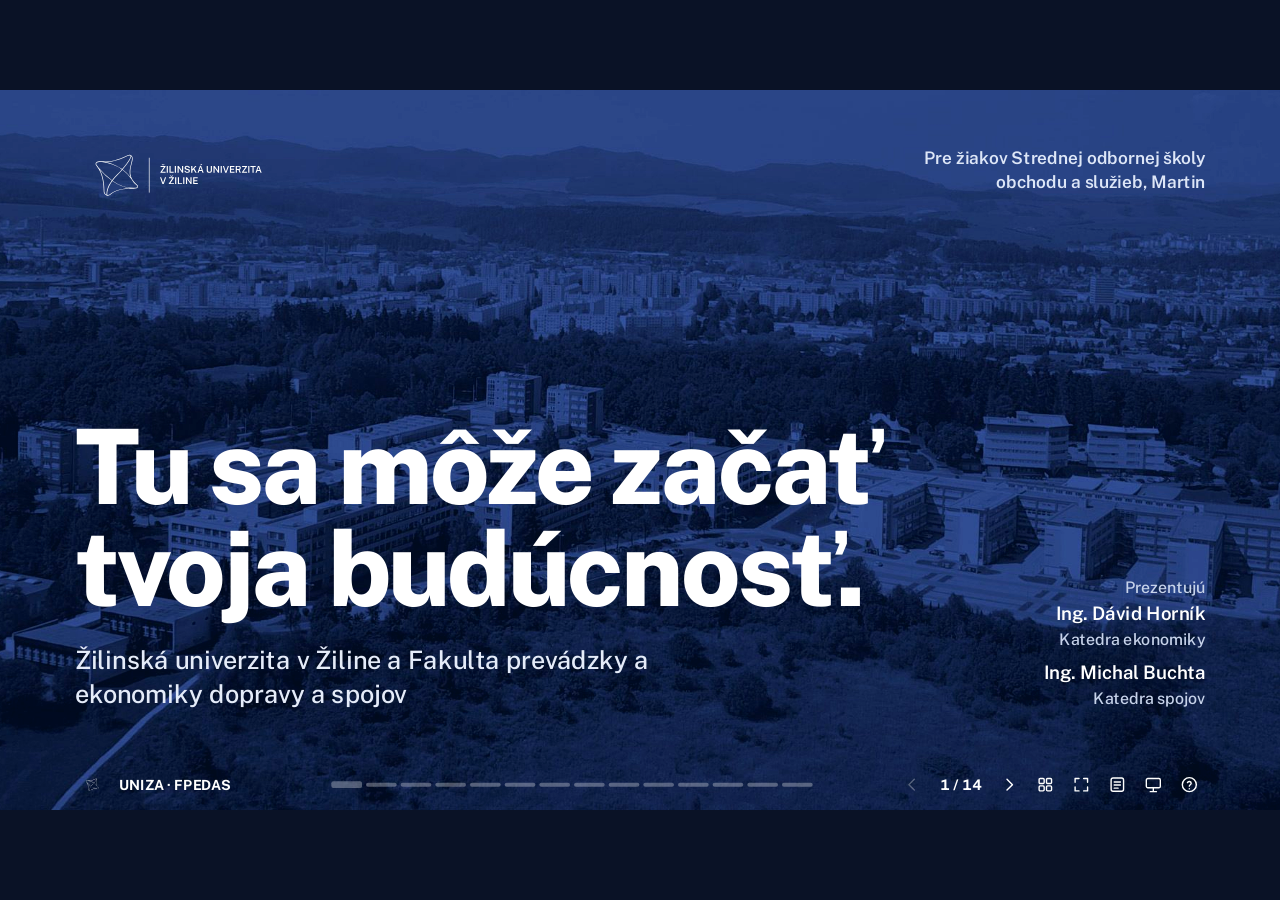
==== commit 4da1b7fa: "Úpravy prezentácie: mená, nový slajd o štipendiu, scenár pre prezentujúcich - mená prezentujúcich, z" ====
--- a/index.html
+++ b/index.html
@@ -57,7 +57,6 @@
     </div>
   </div>
   <div class="fac-list" id="facList"></div>
-  <p class="src-note" style="left:848px;right:112px;bottom:80px">Zdroje: uniza.sk (Profil univerzity, Fakulty), dizajn manuál UNIZA (farby fakúlt). Ústav mediamatiky a kultúrneho dedičstva patrí k univerzite ako samostatné pracovisko.</p>
 </section>
 
 <!-- 03 KAMPUS -->
@@ -80,13 +79,13 @@
     <div class="plist" id="plistMap" data-in style="--i:2"></div>
     <div class="detail" id="mapDetail" aria-live="polite" data-in style="--i:3"></div>
   </div>
-  <p class="src-note" style="bottom:86px;left:112px;right:112px;font-size:18px">Schematická mapa podľa oficiálneho plánu areálu UNIZA a mapy 11/2025, otočená severom hore. Nie je v mierke, výška budov je ilustračná. Farby fakúlt podľa dizajn manuálu UNIZA.</p>
+  <p class="src-note" style="bottom:86px;left:112px;right:112px;font-size:19px">Schematická mapa, nie je v mierke.</p>
 </section>
 
 <!-- 04 PREČO FPEDAS -->
 <section class="slide s-why" id="s-why" data-title="Prečo FPEDAS" aria-label="Prečo FPEDAS">
   <h1 data-in style="--i:0">Nie je to len doprava.</h1>
-  <p class="lead" data-in style="--i:1">Čo sa stane po kliknutí na Objednať? Klikni na stanicu.</p>
+  <p class="lead" data-in style="--i:1">Čo sa stane po kliknutí na Objednať?</p>
   <div class="journey" id="journey" data-in style="--i:2"><div class="jline"><i id="jfill"></i></div></div>
   <div class="jdetail" id="jdetail" aria-live="polite" data-in style="--i:3"></div>
 </section>
@@ -96,7 +95,7 @@
   <div class="l">
     <div>
       <img src="assets/img/fpedas-logo-white.svg" alt="FPEDAS" style="height:124px;margin-bottom:40px;--i:0" data-in>
-      <h2 data-in style="--i:1">Sedem katedier, dva svety</h2>
+      <h2 data-in style="--i:1">Sedem katedier</h2>
     </div>
     <div class="stats">
       <div class="stat" data-in style="--i:2"><b>1 972</b><span>študentov na fakulte</span></div>
@@ -105,7 +104,6 @@
     </div>
   </div>
   <div class="dgroups" id="dgroups"></div>
-  <p class="src-note" style="left:792px;bottom:84px">Zdroj: fpedas.uniza.sk (stav 23. 11. 2026), stránka Katedry. Kliknutím rozbalíš popis.</p>
 </section>
 
 <!-- 06 PROGRAMY -->
@@ -116,18 +114,6 @@
     <div class="cats" id="cats" data-in style="--i:2"></div>
   </div>
   <div class="pdet" id="pdet" aria-live="polite" data-in style="--i:3"></div>
-  <p class="src-note" style="bottom:84px;left:112px;right:832px;font-size:19px">Zdroje: FPEDAS, leták bakalárskeho štúdia 2027/2028 (počty miest), profily absolventov. Program Dopravné služby v osobnej doprave je len v zozname 2026/2027, v ponuke 2027/2028 nie je.</p>
-</section>
-
-<!-- 07 NÁJDI SVOJ SMER -->
-<section class="slide s-find" id="s-find" data-title="Nájdi svoj smer" aria-label="Nájdi svoj smer">
-  <div class="l">
-    <h2 data-in style="--i:0">Čo ťa baví?</h2>
-    <p class="lead" style="max-width:26ch;font-size:32px;--i:1" data-in>Vyber jednu alebo viac vecí. Programy, ktoré k nim sedia, sa zvýraznia.</p>
-    <div class="ints" id="ints" data-in style="--i:2"></div>
-    <div class="hint" data-in style="--i:3"><span>Orientačná pomôcka, nie test ani poradenstvo.</span><button class="btn" id="intReset"><svg class="ic"><use href="#i-redo"/></svg>Zrušiť výber</button></div>
-  </div>
-  <div class="res" id="res" aria-live="polite" data-in style="--i:2"></div>
 </section>
 
 <!-- 08 STUPNE -->
@@ -135,16 +121,37 @@
   <h2 data-in style="--i:0">Tri stupne na jednej fakulte</h2>
   <div class="lev" id="lev" data-in style="--i:1"></div>
   <div class="lnote" id="lnote" aria-live="polite">Klikni na bakalársky program a uvidíš, čo ho nasleduje.</div>
-  <p class="src-note" style="bottom:84px;font-size:19px;left:auto;right:112px;text-align:right;max-width:900px">Zdroje: FPEDAS, letáky 2027/2028 (Bc., Ing., PhD.), Sprievodca prváka 2026/2027. Počty miest sú plánované pre denné štúdium.</p>
 </section>
 
 <!-- 09 PRAX -->
 <section class="slide s-prax" id="s-prax" data-title="Štúdium v praxi" aria-label="Štúdium v praxi">
   <div class="band" role="img" aria-label="Letecký záber budovy FPEDAS"></div>
   <img class="logo" src="assets/img/fpedas-logo-white.svg" alt="FPEDAS">
-  <h2 data-in style="--i:0">Štúdium nie je len prednášky</h2>
+  <h2 data-in style="--i:0">Štúdium nie sú len prednášky</h2>
   <div class="pcards" id="pcards"></div>
-  <p class="src-note" style="bottom:84px">Zdroje: fpedas.uniza.sk (Bakalárske štúdium, aktuality 2026), Sprievodca prváka 2026/2027. Foto: FPEDAS.</p>
+</section>
+
+<!-- ŠTIPENDIUM -->
+<section class="slide s-stip" id="s-stip" data-title="Štipendium" aria-label="Štipendijný program">
+  <div class="l">
+    <h2 data-in style="--i:0">Štipendium už počas štúdia</h2>
+    <p class="lead" data-in style="--i:1;max-width:32ch">Slovenská pošta platí štipendium študentom Katedry spojov.</p>
+    <div class="amts" data-in style="--i:2">
+      <div class="amt"><b>750 €</b><span>za semester, ak máš priemer z povinných predmetov do 1,5</span></div>
+      <div class="amt"><b>600 €</b><span>za semester, ak máš priemer z povinných predmetov do 2,5</span></div>
+    </div>
+    <p class="small" data-in style="--i:3">Pre študentov denného štúdia: bakalárske programy Distribučné technológie a služby a Elektronický obchod a manažment (od 3. ročníka) a inžinierske štúdium (od 1. ročníka).</p>
+  </div>
+  <div class="r" data-in style="--i:2">
+    <h3>Ako sa do programu dostaneš</h3>
+    <div class="dates">
+      <div class="dt"><b>Žiadosť</b><span>vyplníš a pošleš Slovenskej pošte</span></div>
+      <div class="dt"><b>Pohovor</b><span>osobný pohovor</span></div>
+      <div class="dt"><b>Prehliadka</b><span>lekárska preventívna prehliadka</span></div>
+      <div class="dt k"><b>Zmluva</b><span>štipendijná zmluva so Slovenskou poštou</span></div>
+    </div>
+    <div class="other"><b>Čo z toho máš:</b> tému záverečnej práce, odbornú prax na pracoviskách pošty, zapojenie do projektov a garantované pracovné miesto. <b>Záväzok:</b> po štátnych skúškach trojročná pracovná zmluva.</div>
+  </div>
 </section>
 
 <!-- 10 PO ŠKOLE -->
@@ -174,23 +181,14 @@
   </div>
   <div style="display:flex;flex-direction:column;gap:18px;--i:2" data-in>
     <div class="dates" id="dates"></div>
-    <div class="other"><b>Bez skúšky stačí splniť jednu podmienku:</b> priemer (vľavo), úspech v súťaži (Objav PEDAS, Ekonomická olympiáda, Mladý účtovník, súťaž pre obchodné akadémie) alebo SCIO percentil 50 a viac. Maturita zo slovenčiny alebo češtiny. <b>Inak:</b> test zo všeobecných vedomostí, matematiky a cudzieho jazyka.</div>
-  </div>
-  <p class="src-note" style="bottom:84px;left:112px;right:760px;font-size:19px">Zdroj: FPEDAS, informačný leták a zásady prijatia na bakalárske štúdium 2027/2028. Poplatok za prihlášku 40 € (občania EÚ), na každý program samostatná prihláška.</p>
+    <div class="other"><b>Bez skúšky stačí splniť jednu podmienku:</b> priemer (vľavo), úspech v súťaži (Objav PEDAS, Ekonomická olympiáda, Mladý účtovník, súťaž pre obchodné akadémie) alebo SCIO percentil 50 a viac. Maturita zo slovenčiny alebo češtiny. <b>Inak:</b> test zo všeobecných vedomostí, matematiky a cudzieho jazyka. Prihláška stojí 40 € (občania EÚ) a na každý program sa podáva samostatne.</div>
+  </div>
 </section>
 
 <!-- 12 ŽIVOT -->
 <section class="slide s-life" id="s-life" data-title="Život na univerzite" aria-label="Život na univerzite">
   <h2 data-in style="--i:0">Čo ťa čaká mimo prednášok</h2>
   <div class="lifegrid" id="lifegrid"></div>
-  <p class="src-note" style="bottom:84px">Zdroje: leták bakalárskeho štúdia 2027/2028 (ceny), Sprievodca prváka 2026/2027, uniza.sk. Kliknutím rozbalíš kartu.</p>
-</section>
-
-<!-- 13 PRÍBEHY -->
-<section class="slide s-story" id="s-story" data-title="Naše príbehy" aria-label="Naše príbehy">
-  <h2 data-in style="--i:0">Dve cesty, jedna fakulta</h2>
-  <div class="story" id="story" data-in style="--i:1"></div>
-  <p class="src-note" style="bottom:84px">Klikni na text a prepíš ho, klikni na kruh a vlož fotku. Uloží sa len v tomto prehliadači. <kbd>E</kbd> zvýrazní polia.</p>
 </section>
 
 <!-- 14 KVÍZ -->
@@ -230,13 +228,12 @@
   <div class="segs" id="segs" role="group" aria-label="Slajdy"></div>
   <div class="ctrls">
     <button class="ctrl" id="bPrev" aria-label="Predchádzajúci slajd (šípka vľavo)" title="Predchádzajúci (←)"><svg class="ic"><use href="#i-prev"/></svg></button>
-    <span class="count" id="count">1 / 15</span>
+    <span class="count" id="count">1 / 14</span>
     <button class="ctrl" id="bNext" aria-label="Ďalší slajd (šípka vpravo alebo medzerník)" title="Ďalší (→ alebo medzerník)"><svg class="ic"><use href="#i-next"/></svg></button>
     <button class="ctrl" id="bGrid" aria-label="Prehľad slajdov (G)" title="Prehľad slajdov (G)"><svg class="ic"><use href="#i-grid"/></svg></button>
     <button class="ctrl" id="bFull" aria-label="Celá obrazovka (F)" title="Celá obrazovka (F)"><svg class="ic"><use href="#i-full"/></svg></button>
     <button class="ctrl" id="bNotes" aria-label="Poznámky (N)" title="Poznámky (N)"><svg class="ic"><use href="#i-notes"/></svg></button>
     <button class="ctrl" id="bPres" aria-label="Okno prezentujúceho (P)" title="Okno prezentujúceho (P)"><svg class="ic"><use href="#i-pres"/></svg></button>
-    <button class="ctrl" id="bSrc" aria-label="Zdroje (S)" title="Zdroje (S)"><svg class="ic"><use href="#i-src"/></svg></button>
     <button class="ctrl" id="bHelp" aria-label="Ovládanie (?)" title="Ovládanie (?)"><svg class="ic"><use href="#i-help"/></svg></button>
   </div>
 </div>
--- a/css/styles.css
+++ b/css/styles.css
@@ -177,10 +177,9 @@
 .prow[aria-pressed=true] .a{color:#fff}.prow[aria-pressed=true] .n{color:#C7D3EA}
 .prow.hero{border-color:var(--blue)}
 .detail{border:2px solid var(--line);border-radius:var(--r);background:var(--surface);padding:24px 32px;flex:1;display:flex;flex-direction:column;gap:12px;min-height:0;position:relative;overflow:hidden}
-.detail::before{content:"";position:absolute;left:0;top:0;bottom:0;width:12px;background:var(--c,var(--navy))}
-.detail h3{font-size:36px;padding-left:10px;line-height:1.12}
-.detail p{font-size:26px;line-height:1.34;padding-left:10px}
-.detail .small{padding-left:10px}
+.detail h3{font-size:36px;line-height:1.12}
+.detail p{font-size:26px;line-height:1.34}
+.detail .small{padding-left:0}
 .detail .swap{animation:fade .35s both;display:flex;flex-direction:column;gap:12px}
 
 /* ---------- 04 prečo FPEDAS ---------- */
@@ -288,7 +287,7 @@
 .s-prax .band::after{content:"";position:absolute;inset:0;background:rgba(0,31,82,.46)}
 .s-prax h2{position:absolute;left:112px;bottom:auto;top:200px;color:#fff;z-index:2;font-size:84px}
 .s-prax .logo{position:absolute;left:112px;top:62px;height:78px;z-index:2}
-.pcards{position:absolute;left:112px;right:112px;top:420px;display:grid;grid-template-columns:repeat(5,1fr);gap:18px}
+.pcards{position:absolute;left:112px;right:112px;top:420px;display:grid;grid-template-columns:repeat(4,1fr);gap:20px}
 .pc{display:flex;flex-direction:column;gap:10px;padding:26px 26px 28px;min-height:430px;align-items:flex-start}
 .pc .t{font-size:27px;line-height:1.3;color:var(--ink);font-weight:600;margin-top:4px}
 .pc .s{font-size:21px;font-weight:700;text-transform:uppercase;letter-spacing:.1em;color:var(--mute)}
@@ -304,7 +303,7 @@
 /* ---------- 10 po škole ---------- */
 .s-jobs{padding-top:72px}
 .jcols{display:grid;grid-template-columns:repeat(4,1fr);gap:22px;margin-top:40px}
-.jcol h3{font-size:27px;margin-bottom:16px;display:flex;align-items:center;gap:12px;font-weight:700;letter-spacing:0;line-height:1.15}
+.jcol h3{font-size:23px;margin-bottom:16px;display:flex;align-items:center;gap:10px;font-weight:700;letter-spacing:0;line-height:1.15;white-space:nowrap;height:32px}
 .jcol h3 i{width:22px;height:22px;border-radius:7px;background:var(--c);flex:none}
 .jcol .items{display:flex;flex-direction:column;gap:12px}
 .role{padding:18px 24px;font-size:30px;font-weight:600;line-height:1.2;color:var(--navy);border-radius:20px;min-height:112px;display:flex;align-items:center}
@@ -449,3 +448,21 @@
 }
 
 .ed.flash{box-shadow:0 0 0 3px var(--signal);background:#fff}
+
+/* odkazy na programy (slajd 4): text s podčiarknutím, bez rámika */
+.plinks{display:flex;flex-direction:column;gap:12px;align-items:flex-start}
+.plink{display:inline-flex;align-items:center;gap:10px;font-size:30px;font-weight:700;color:var(--navy);text-decoration:underline;text-decoration-thickness:3px;text-underline-offset:7px;text-decoration-color:var(--line-2);transition:text-decoration-color .2s,gap .2s}
+.plink:hover{text-decoration-color:var(--signal);gap:16px}
+.plink .ic{font-size:30px}
+
+/* štipendium */
+.s-stip{display:grid;grid-template-columns:900px 1fr;gap:96px;padding-top:72px;align-items:start}
+.s-stip .l{display:flex;flex-direction:column;gap:30px}
+.s-stip h2{font-size:84px}
+.amts{display:grid;grid-template-columns:1fr 1fr;gap:20px}
+.amt{border:2px solid var(--line);border-radius:var(--r);background:var(--surface);padding:30px 32px}
+.amt:first-child{border-color:var(--signal)}
+.amt b{display:block;font-size:104px;line-height:1;font-weight:800;letter-spacing:-.04em;color:var(--navy);font-variant-numeric:tabular-nums}
+.amt span{display:block;margin-top:12px;font-size:26px;line-height:1.3;color:var(--mute)}
+.s-stip .r{display:flex;flex-direction:column;gap:30px;padding-top:12px}
+.s-stip .r h3{font-size:44px}
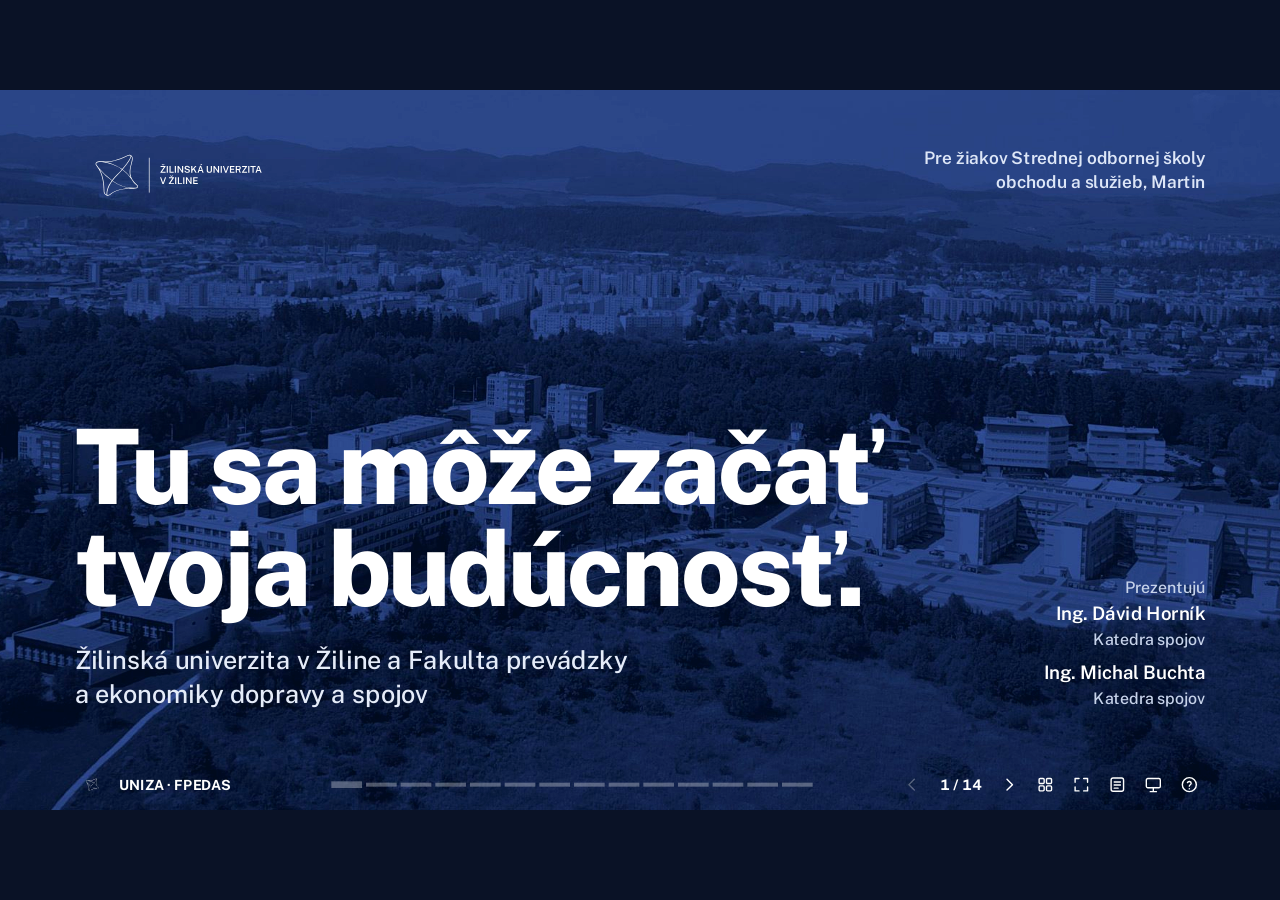
==== commit fb083688: "Redizajn prezentácie v štýle B · Blok - dizajn systém UNIZA / Katedra spojov (dizajn-system.html), v" ====
--- a/index.html
+++ b/index.html
@@ -21,6 +21,14 @@
   <symbol id="i-src" viewBox="0 0 24 24"><path d="M10 14a4.5 4.5 0 0 0 6.4 0l3-3a4.5 4.5 0 0 0-6.4-6.4l-1 1"/><path d="M14 10a4.5 4.5 0 0 0-6.4 0l-3 3a4.5 4.5 0 0 0 6.4 6.4l1-1"/></symbol>
   <symbol id="i-grid" viewBox="0 0 24 24"><rect x="4" y="4" width="6.5" height="6.5" rx="1.4"/><rect x="13.5" y="4" width="6.5" height="6.5" rx="1.4"/><rect x="4" y="13.5" width="6.5" height="6.5" rx="1.4"/><rect x="13.5" y="13.5" width="6.5" height="6.5" rx="1.4"/></symbol>
   <symbol id="i-help" viewBox="0 0 24 24"><circle cx="12" cy="12" r="9"/><path d="M9.6 9.4a2.5 2.5 0 0 1 4.8.9c0 1.7-2.4 2-2.4 3.6M12 17.2v.1"/></symbol>
+  <symbol id="i-bus" viewBox="0 0 24 24"><path d="M5 4h14v12H5zM5 10h14M8 19v-3M16 19v-3M8 13h.01M16 13h.01"/></symbol>
+  <symbol id="i-train" viewBox="0 0 24 24"><path d="M7 3h10v12H7zM7 9h10M10 12h.01M14 12h.01M8 15l-3 6M16 15l3 6M6 19h12"/></symbol>
+  <symbol id="i-plane" viewBox="0 0 24 24"><path d="M21 12l-8-3V4.5a1.5 1.5 0 0 0-3 0V9l-7 3v2l7-1.5V18l-2.5 2v1.5L12 20l4.5 1.5V20L14 18v-5.5l7 1.5z"/></symbol>
+  <symbol id="i-ship" viewBox="0 0 24 24"><path d="M3 15h18l-3 5H6zM6 15V9h12v6M12 9V3M12 3l5 3h-5M2 22c2 0 2-1 4-1s2 1 4 1 2-1 4-1 2 1 4 1 2-1 4-1"/></symbol>
+  <symbol id="i-post" viewBox="0 0 24 24"><path d="M2 7h12v11H2zM2 7l6 5 6-5M17 8a4.5 4.5 0 0 1 0 7M19.6 5.5a8 8 0 0 1 0 12"/></symbol>
+  <symbol id="i-econ" viewBox="0 0 24 24"><path d="M4 20V10M10 20V6M16 20v-8M3 20h18M14 4h6v6M20 4l-7 7"/></symbol>
+  <symbol id="i-quant" viewBox="0 0 24 24"><path d="M17 4H6l6 8-6 8h11"/></symbol>
+  <symbol id="i-ig" viewBox="0 0 24 24"><path d="M3 3h18v18H3zM12 8a4 4 0 1 0 0 8a4 4 0 1 0 0-8M17 6.5h.01"/></symbol>
   <symbol id="i-close" viewBox="0 0 24 24"><path d="M6 6l12 12M18 6L6 18"/></symbol>
   <symbol id="i-plus" viewBox="0 0 24 24"><path d="M12 5v14M5 12h14"/></symbol>
   <symbol id="i-minus" viewBox="0 0 24 24"><path d="M5 12h14"/></symbol>
@@ -109,7 +117,7 @@
 <!-- 06 PROGRAMY -->
 <section class="slide s-prog" id="s-prog" data-title="Čo môžeš študovať" aria-label="Bakalárske študijné programy">
   <div>
-    <h2 data-in style="--i:0">Deväť programov, štyri svety</h2>
+    <h2 data-in style="--i:0">Na výber až deväť programov</h2>
     <p class="lead" style="max-width:none;font-size:30px;--i:1" data-in>Bakalárske štúdium 2027/2028, denne, 3 roky. Klikni na program.</p>
     <div class="cats" id="cats" data-in style="--i:2"></div>
   </div>
@@ -213,6 +221,10 @@
       <div><span class="k">Telefón</span><b>+421 41 513 30 53</b></div>
       <div><span class="k">Adresa</span><b>Univerzitná 8215/1, Žilina</b></div>
     </div>
+    <div class="social" data-in style="--i:2">
+      <div class="k">Sleduj fakultu: vždy najnovšie info a akcie</div>
+      <a class="soc" href="https://www.instagram.com/fpedas_uniza/" target="_blank" rel="noopener"><span class="soc-ic"><svg class="ic"><use href="#i-ig"/></svg></span><span class="soc-tx"><b>Instagram</b><span>@fpedas_uniza</span></span><img class="soc-qr" src="assets/qr/instagram.svg" alt="QR kód: Instagram FPEDAS"></a>
+    </div>
     <p class="endmap" data-in style="--i:2">Interaktívna mapa areálu: uvedená na oficiálnej mape UNIZA ako campus.uniza.sk</p>
   </div>
   <div class="qrs" data-in style="--i:2">
@@ -247,5 +259,6 @@
 <script src="js/campus-data.js"></script>
 <script src="js/map.js"></script>
 <script src="js/app.js"></script>
+<script src="js/typo.js"></script>
 </body>
 </html>
--- a/css/styles.css
+++ b/css/styles.css
@@ -1,19 +1,38 @@
 /* ==========================================================================
-   Dizajnový systém: prezentácia UNIZA / FPEDAS
-   Základ: oficiálny dizajn manuál UNIZA (modrá #002D72, písmo Public Sans, farby fakúlt).
-   Pravidlá (charles-design-laws): jedna výrazná vec na obrazovku (oranžová), ploché karty
-   s jedným okrajom, žiadne tiene/žiare/gradienty, jedna sada ikon, proximita 2:1.
+   DIZAJN SYSTÉM: UNIZA · FPEDAS · Katedra spojov
+   Prehľad s ukážkami: dizajn-system.html
+   Zdroj: Manuál jednotného vizuálneho štýlu UNIZA (kap. 4.1 farby, písmo Public Sans).
+   Princípy:
+   1. Pravé uhly. Žiadne oblé obdĺžniky ani „pilulky“. Kruh len pre portrét alebo bod na osi.
+   2. Ploché plochy: žiadne tiene, žiare ani gradienty. Hĺbku robí len 3D mapa.
+   3. Jeden akcent na obrazovku (--signal). Farby fakúlt len ako identifikátor (štvorček, pruh, budova).
+   4. Hierarchia písmom a priestorom, nie rámčekmi. Delenie vlasovou linkou 1 px, rámec 2 px.
+   5. Hovoríme ako web Katedry spojov: „Študuj“, „Naučíš sa“, „Kde sa uplatníš“, konkrétne čísla.
    Plátno je 1920 × 1080 px a škáluje sa na celé okno (16:9).
    ========================================================================== */
 @font-face{font-family:"Public Sans";src:url("../assets/fonts/PublicSans-var.woff2") format("woff2");font-weight:100 900;font-style:normal;font-display:swap}
 
 :root{
-  --navy:#002D72; --navy-deep:#001F52; --blue:#0032A0;
-  --ink:#1D2433; --mute:#566277; --paper:#F3F5F9; --surface:#FFFFFF; --line:#D5DBE7; --line-2:#B7C1D3;
-  --signal:#FF6A14;           /* jediný akcent: jedna vec na obrazovku */
+  /* — farby UNIZA (manuál, kap. 4.1) — */
+  --navy:#002D72;             /* UNIZA základná modrá, PANTONE 288 C */
+  --navy-deep:#001F52;        /* tmavšia odvodená, pozadie tmavých snímok */
+  --blue:#0032A0;             /* FPEDAS, PANTONE 286 C: farba Katedry spojov a fakulty */
+  --graphite:#302E2C;         /* UNIZA doplnková čierna */
+  /* — neutrálne — */
+  --ink:#1D2433; --mute:#566277; --paper:#F3F5F9; --chip:#E4E9F1; --surface:#FFFFFF; --line:#D5DBE7; --line-2:#B7C1D3;
+  /* — akcent a stavy — */
+  --signal:#FF6A14;           /* jediný akcent: jedna vec na obrazovku (PANTONE 1585 C z palety UNIZA) */
   --ok:#009A44; --bad:#A6192E;
-  --r:24px; --r-s:14px;
+  /* — farby fakúlt (identifikátory, nie plochy) — */
+  --f-fpedas:#0032A0; --f-sjf:#A6192E; --f-feit:#FF6A14; --f-svf:#6CACE4; --f-fri:#FFB81C; --f-fbi:#009A44;
+  /* — tvar: pravé uhly — */
+  --r:0; --r-s:0;
+  --hair:1px; --stroke:2px;
+  /* — priestor: 8 px mriežka — */
+  --s1:8px; --s2:16px; --s3:24px; --s4:32px; --s5:48px; --s6:64px; --s7:96px;
+  /* — písmo — */
   --f:"Public Sans","Segoe UI",system-ui,-apple-system,Arial,sans-serif;
+  --t-display:140px; --t-h1:92px; --t-h2:76px; --t-h3:42px; --t-lead:40px; --t-body:26px; --t-small:21px; --t-label:17px;
   --e:cubic-bezier(.2,.8,.2,1);
   color-scheme:light;
 }
@@ -23,7 +42,7 @@
 button{font:inherit;color:inherit;background:none;border:0;cursor:pointer;text-align:inherit}
 a{color:inherit}
 :focus{outline:none}
-:focus-visible{outline:4px solid var(--signal);outline-offset:3px;border-radius:12px}
+:focus-visible{outline:4px solid var(--signal);outline-offset:3px;border-radius:0}
 [hidden]{display:none!important}
 svg.ic{width:1em;height:1em;fill:none;stroke:currentColor;stroke-width:1.8;stroke-linecap:round;stroke-linejoin:round;flex:none}
 
@@ -39,9 +58,10 @@
 .slide>*{min-width:0}
 
 /* postupné vstupy (len pri aktívnom slajde) */
-.slide.is-active [data-in]{animation:rise .7s var(--e) both;animation-delay:calc(var(--i,0)*70ms + 120ms)}
-@keyframes rise{from{opacity:0;transform:translateY(22px)}}
-@keyframes fade{from{opacity:0}}
+.slide.is-active [data-in]{animation:rise .6s cubic-bezier(0,0,.58,1) both;animation-delay:calc(var(--i,0)*90ms + 120ms)}
+/* BlurFade (podľa komponentu blur-fade, prenesené do čistého CSS): rozmazanie, priehľadnosť a malý posun */
+@keyframes rise{from{opacity:0;transform:translateY(12px);filter:blur(6px)}to{opacity:1;transform:none;filter:blur(0)}}
+@keyframes fade{from{opacity:0;filter:blur(4px)}to{opacity:1;filter:blur(0)}}
 @keyframes pop{from{opacity:0;transform:scale(.94)}}
 
 /* ---------- typografia (px na plátne 1920×1080) ---------- */
@@ -65,22 +85,23 @@
 /* ---------- komponenty ---------- */
 .card{background:var(--surface);border:2px solid var(--line);border-radius:var(--r);padding:32px 36px}
 .dark .card{background:transparent;border-color:rgba(255,255,255,.28)}
-.chip{display:inline-flex;align-items:center;gap:10px;padding:8px 20px;border-radius:999px;border:2px solid var(--line-2);font-size:24px;font-weight:600;color:var(--navy);background:transparent;white-space:nowrap}
+.chip{display:inline-flex;align-items:center;gap:10px;padding:10px 20px;border-radius:0;border:0;font-size:24px;font-weight:700;color:var(--navy);background:var(--chip);white-space:nowrap}
 .dark .chip{border-color:rgba(255,255,255,.4);color:#fff}
-.chip.mark{background:var(--signal);border-color:var(--signal);color:var(--navy);font-weight:700}
-.btn{display:inline-flex;align-items:center;gap:12px;padding:16px 30px;border-radius:999px;border:2px solid var(--navy);font-size:26px;font-weight:700;color:var(--navy);transition:background .2s,color .2s,transform .15s}
-.btn:hover{background:var(--navy);color:#fff}
-.btn:active{transform:scale(.97)}
-.btn.main{background:var(--signal);border-color:var(--signal);color:var(--navy)}
-.btn.main:hover{background:var(--navy);border-color:var(--navy);color:#fff}
-.dark .btn{border-color:#fff;color:#fff}
-.dark .btn:hover{background:#fff;color:var(--navy)}
-.dark .btn.main{border-color:var(--signal);color:var(--navy)}
-.dark .btn.main:hover{background:#fff;border-color:#fff}
+.chip.mark{background:var(--signal);color:var(--navy)}
+/* Tlačidlo B · Blok: textový blok + šípka v samostatnom bloku */
+.btn{display:inline-flex;align-items:center;gap:12px;min-height:64px;padding:0 0 0 30px;border:0;border-radius:0;font-size:26px;font-weight:700;line-height:1.2;color:var(--navy);background:var(--chip);transition:background .2s,color .2s}
+.btn::after{content:"\2192";align-self:stretch;display:flex;align-items:center;margin-left:18px;padding:0 24px;background:var(--navy);color:#fff;font-weight:800;transition:background .2s,color .2s}
+.btn:hover::after{background:var(--signal);color:var(--navy)}
+.btn:active{transform:translateY(1px)}
+.btn.main{background:var(--navy);color:#fff}
+.btn.main::after{background:var(--signal);color:var(--navy)}
+.btn.main:hover::after{background:#fff;color:var(--navy)}
+.dark .btn{background:#fff;color:var(--navy)}
+.dark .btn::after{background:var(--signal);color:var(--navy)}
 .btn:disabled{opacity:.4;cursor:default;pointer-events:none}
 .hint{font-size:22px;color:var(--mute);display:flex;align-items:center;gap:12px;flex-wrap:wrap}
 .dark .hint{color:#B7C5E2}
-kbd{font-family:inherit;font-weight:700;font-size:.85em;border:2px solid var(--line-2);border-bottom-width:4px;border-radius:8px;padding:0 9px;color:var(--navy);background:var(--surface)}
+kbd{font-family:inherit;font-weight:700;font-size:.85em;border:2px solid var(--line-2);border-bottom-width:4px;border-radius:0;padding:0 9px;color:var(--navy);background:var(--surface)}
 .dark kbd{background:transparent;border-color:rgba(255,255,255,.45);color:#fff}
 .tile{border:2px solid var(--line);border-radius:var(--r);background:var(--surface);padding:24px 28px;transition:border-color .2s,background .2s,transform .2s var(--e),opacity .25s}
 button.tile:hover{border-color:var(--navy);transform:translateY(-3px)}
@@ -93,8 +114,8 @@
 .foot .brand img{height:34px;width:auto}
 .stage.dark .foot .brand{color:#fff}
 .segs{flex:1;display:flex;gap:6px;align-items:center;justify-content:center}
-.seg{width:46px;height:34px;display:grid;place-items:center;border-radius:8px}
-.seg i{display:block;width:100%;height:6px;border-radius:3px;background:var(--line-2);transition:background .25s,height .25s}
+.seg{width:46px;height:34px;display:grid;place-items:center;border-radius:0}
+.seg i{display:block;width:100%;height:6px;border-radius:0;background:var(--line-2);transition:background .25s,height .25s}
 .stage.dark .seg i{background:rgba(255,255,255,.3)}
 .seg:hover i{height:10px}
 .seg.done i{background:var(--navy)}
@@ -130,64 +151,69 @@
 .fact{display:block}
 .fact b{font-size:84px;line-height:1;font-weight:800;letter-spacing:-.03em;color:var(--navy);font-variant-numeric:tabular-nums}
 .fact span{display:block;font-size:26px;line-height:1.25;color:var(--mute);margin-top:6px;max-width:30ch}
-.fac-list{display:flex;flex-direction:column;gap:10px;justify-content:flex-start;padding-top:0}
-.fac{display:grid;grid-template-columns:14px 196px 1fr;align-items:center;gap:26px;padding:10px 28px 10px 0;border:2px solid var(--line);border-radius:var(--r);background:var(--surface);overflow:hidden;position:relative}
-.fac i{align-self:stretch;background:var(--c)}
-.fac .ab{font-size:38px;font-weight:800;color:var(--navy);letter-spacing:-.02em}
-.fac .tx{font-size:22px;line-height:1.24;color:var(--mute)}
-.fac .tx b{display:block;color:var(--navy);font-size:26px;margin-bottom:2px}
-.fac.hero{background:var(--blue);border-color:var(--blue);padding-top:20px;padding-bottom:20px}
-.fac.hero i{background:var(--signal)}
-.fac.hero .ab,.fac.hero .tx b{color:#fff}
-.fac.hero .tx{color:#D6E0F5}
-.fac.hero .ab{font-size:40px}
-.fac.aside{border-style:dashed;background:transparent;padding-top:10px;padding-bottom:10px}
+/* Karta fakulty B · Blok: plný farebný blok so skratkou + textový blok */
+.fac-list{display:flex;flex-direction:column;gap:8px}
+.fac{display:grid;grid-template-columns:200px 1fr;align-items:stretch;min-height:104px}
+.fac .ab{display:flex;align-items:flex-end;padding:14px 20px;background:var(--c);color:var(--k,#fff);font-size:34px;font-weight:800;letter-spacing:-.02em;line-height:1}
+.fac .tx{display:flex;flex-direction:column;justify-content:center;padding:14px 30px;background:var(--surface);font-size:21px;line-height:1.3;color:var(--mute)}
+.fac .tx b{display:block;color:var(--navy);font-size:25px;line-height:1.2;font-weight:700;margin-bottom:3px}
+.fac .tag{display:block;margin-bottom:6px;font-size:15px;font-weight:700;letter-spacing:.1em;text-transform:uppercase;color:var(--signal)}
+.fac.hero .ab{font-size:38px}
+.fac.aside{min-height:0}
+.fac.aside .ab{font-size:22px;padding:12px 20px}
+.fac.aside .tx{padding:12px 30px;background:transparent}
+.fac.aside .tx b{font-size:21px;color:var(--mute);font-weight:600;margin:0}
 
 /* ---------- 03 kampus ---------- */
-.s-campus{display:grid;grid-template-columns:600px 1fr;gap:64px;padding-top:64px;padding-bottom:140px}
+.s-campus{display:grid;grid-template-columns:1fr 720px;gap:56px;padding-top:64px;padding-bottom:140px}
 .mapbox{position:relative;border-radius:var(--r);border:2px solid var(--line);background:#E6ECF5;overflow:hidden}
 .mapbox svg{position:absolute;inset:0;width:100%;height:100%;display:block}
-.mapbox .zoom{position:absolute;left:16px;bottom:16px;z-index:3;display:flex;gap:8px}
-.zbtn{padding:10px 18px;border-radius:999px;background:var(--surface);border:2px solid var(--line-2);font-size:21px;font-weight:700;color:var(--navy)}
-.zbtn[aria-pressed=true]{background:var(--navy);border-color:var(--navy);color:#fff}
+.mapbox .zoom{position:absolute;left:16px;bottom:16px;z-index:3;display:flex;gap:0;background:var(--surface);padding:4px}
+.zbtn{padding:10px 20px;border-radius:0;background:transparent;border:0;font-size:21px;font-weight:700;color:var(--navy)}
+.zbtn[aria-pressed=true]{background:var(--navy);color:#fff}
 .mapbox .north{position:absolute;right:18px;top:16px;z-index:3;width:46px;height:46px;border-radius:50%;background:var(--surface);border:2px solid var(--line-2);display:grid;place-items:center;font-weight:800;font-size:19px;color:var(--navy);line-height:1}
 .mapbox .north::before{content:"";position:absolute;top:5px;width:0;height:0;border:6px solid transparent;border-bottom:10px solid var(--navy);border-top:0}
 .mapbox .north span{margin-top:12px}
 .bld{cursor:pointer;transition:opacity .25s}
 .bld.dim{opacity:.55}
 .bld:focus-visible{outline:none}
-.maplab{position:absolute;z-index:2;transform:translate(-50%,-100%);padding:5px 13px;border-radius:999px;background:var(--navy);color:#fff;font-size:20px;font-weight:800;letter-spacing:.01em;white-space:nowrap;pointer-events:none;transition:opacity .25s,background .2s}
-.maplab.hero{background:var(--signal);color:var(--navy);font-size:24px;padding:6px 16px}
+.maplab{position:absolute;z-index:2;transform:translate(-50%,-100%);padding:4px 10px;border-radius:0;background:var(--navy);color:#fff;font-size:17px;font-weight:800;letter-spacing:.01em;white-space:nowrap;pointer-events:none;transition:opacity .25s,background .2s}
+.maplab.hero{background:var(--blue);color:#fff;font-size:21px;padding:5px 13px}
 .maplab.on{outline:3px solid var(--navy);outline-offset:2px}
-.maplab.sm{background:var(--surface);color:var(--navy);border:2px solid var(--navy);font-size:18px;padding:3px 10px}
+.maplab.sm{background:var(--surface);color:var(--navy);border:2px solid var(--navy);font-size:16px;padding:2px 8px}
 .maplab.hide{opacity:0}
 .cpanel{display:flex;flex-direction:column;gap:16px;min-height:0}
-.cpanel h2{font-size:58px}
-.tabs{display:flex;gap:10px}
-.tab{padding:12px 26px;border-radius:999px;border:2px solid var(--line-2);font-size:25px;font-weight:700;color:var(--navy);transition:background .2s,color .2s}
-.tab:hover{border-color:var(--navy)}
-.tab[aria-selected=true]{background:var(--navy);border-color:var(--navy);color:#fff}
+.cpanel h2{font-size:54px}
+/* Záložky B · Blok: spojený segment */
+.tabs{display:inline-flex;align-self:flex-start;gap:0;background:var(--chip);padding:4px}
+.tab{padding:12px 30px;border-radius:0;border:0;font-size:25px;font-weight:700;color:var(--navy);transition:background .2s,color .2s}
+.tab:hover{background:rgba(0,45,114,.08)}
+.tab[aria-selected=true]{background:var(--navy);color:#fff}
 .plist{display:flex;flex-direction:column;gap:8px}
-.prow{display:grid;grid-template-columns:22px 130px 1fr;gap:18px;align-items:center;padding:8px 22px;border-radius:16px;border:2px solid var(--line);background:var(--surface);font-size:25px;transition:border-color .2s,background .2s}
+/* riadok fakulty: farba fakulty ako prechod za skratkou (namiesto štvorčeka) */
+.prow{display:grid;grid-template-columns:112px 1fr;gap:14px;align-items:center;padding:7px 20px;border-radius:0;border:2px solid var(--line);background:linear-gradient(90deg,color-mix(in srgb,var(--c) 38%,#fff) 0,color-mix(in srgb,var(--c) 14%,#fff) 150px,#fff 46%);font-size:25px;transition:border-color .2s,background .2s}
+.prow i{display:none}
 .prow:hover{border-color:var(--navy)}
-.prow i{width:22px;height:22px;border-radius:7px;background:var(--c)}
 .prow .a{font-weight:800;color:var(--navy)}
-.prow .n{color:var(--mute);font-size:22px;line-height:1.2}
-.prow[aria-pressed=true]{background:var(--navy);border-color:var(--navy)}
-.prow[aria-pressed=true] .a{color:#fff}.prow[aria-pressed=true] .n{color:#C7D3EA}
-.prow.hero{border-color:var(--blue)}
+.prow .n{color:var(--mute);font-size:20px;line-height:1.2;white-space:nowrap;overflow:hidden;text-overflow:ellipsis}
+/* vybraný: plná farba fakulty prechádza do navy */
+.prow[aria-pressed=true]{background:linear-gradient(90deg,var(--c) 0,var(--c) 112px,var(--navy) 250px);border-color:var(--navy)}
+.prow[aria-pressed=true] .a{color:var(--k,#fff)}.prow[aria-pressed=true] .n{color:#DCE4F3}
 .detail{border:2px solid var(--line);border-radius:var(--r);background:var(--surface);padding:24px 32px;flex:1;display:flex;flex-direction:column;gap:12px;min-height:0;position:relative;overflow:hidden}
-.detail h3{font-size:36px;line-height:1.12}
-.detail p{font-size:26px;line-height:1.34}
+.detail h3{font-size:32px;line-height:1.12}
+.detail p{font-size:24px;line-height:1.34}
 .detail .small{padding-left:0}
 .detail .swap{animation:fade .35s both;display:flex;flex-direction:column;gap:12px}
+
+/* kampus: bez oblých obdĺžnikov (pravidlo projektu), rovné rohy */
+.s-campus .mapbox,.s-campus .zbtn,.s-campus .tab,.s-campus .prow,.s-campus .prow i,.s-campus .detail,.s-campus .maplab{border-radius:0}
 
 /* ---------- 04 prečo FPEDAS ---------- */
 .s-why h1{font-size:140px}
 .s-why .lead{margin-top:18px;max-width:none;font-size:40px}
 .journey{position:relative;margin-top:92px;display:grid;grid-template-columns:repeat(5,1fr);gap:0}
-.jline{position:absolute;left:10%;right:10%;top:58px;height:8px;border-radius:4px;background:var(--line)}
-.jline i{position:absolute;left:0;top:0;bottom:0;border-radius:4px;background:var(--navy);width:0;transition:width .6s var(--e)}
+.jline{position:absolute;left:10%;right:10%;top:58px;height:8px;border-radius:0;background:var(--line)}
+.jline i{position:absolute;left:0;top:0;bottom:0;border-radius:0;background:var(--navy);width:0;transition:width .6s var(--e)}
 .jstop{position:relative;display:flex;flex-direction:column;align-items:center;gap:16px;padding-top:0;text-align:center}
 .jstop .dot{width:124px;height:124px;border-radius:50%;display:grid;place-items:center;font-size:52px;font-weight:800;color:var(--navy);background:var(--paper);border:10px solid var(--line);transition:background .3s,border-color .3s,color .3s,transform .3s var(--e)}
 .jstop:hover .dot{border-color:var(--navy)}
@@ -209,30 +235,53 @@
 .stat span{font-size:25px;color:#B7C5E2}
 .dgroups{display:flex;flex-direction:column;gap:28px;justify-content:center}
 .dgroup h3{font-size:24px;text-transform:uppercase;letter-spacing:.14em;color:#9FB2D8;font-weight:700;margin-bottom:12px}
-.dept{display:block;width:100%;padding:16px 28px;border-radius:18px;border:2px solid rgba(255,255,255,.22);margin-bottom:10px;transition:background .2s,border-color .2s}
-.dept:hover{border-color:#fff}
-.dept .top{display:flex;align-items:center;justify-content:space-between;gap:20px;font-size:31px;font-weight:700}
-.dept .top .chip{font-size:20px;padding:3px 14px}
-.dept .more{display:grid;grid-template-rows:0fr;transition:grid-template-rows .35s var(--e)}
-.dept .more>div{overflow:hidden}
-.dept .more p{font-size:25px;line-height:1.35;color:#D3DDF2;padding-top:10px}
-.dept[aria-expanded=true]{background:rgba(255,255,255,.1);border-color:#fff}
-.dept[aria-expanded=true] .more{grid-template-rows:1fr}
+/* dlaždice katedier (B · Blok): štvorec, ikona v plnom bloku, názov dole */
+.dgroups{display:grid;grid-template-columns:repeat(4,1fr);gap:16px;align-content:center;justify-content:stretch}
+.dtile{position:relative;aspect-ratio:1;display:flex;flex-direction:column;justify-content:space-between;align-items:flex-start;padding:22px;background:rgba(255,255,255,.07);border:2px solid rgba(255,255,255,.18);color:#fff;text-align:left;transition:background .2s,border-color .2s,transform .2s var(--e)}
+.dtile:hover{background:rgba(255,255,255,.14);border-color:#fff}
+.dtile:active{transform:translateY(1px)}
+.dt-ic{display:grid;place-items:center;width:84px;height:84px;background:#fff;color:var(--navy);font-size:52px}
+.dt-ic .ic{stroke-width:1.6}
+.dt-n{font-size:24px;line-height:1.18;font-weight:700}
+.dtile{justify-content:flex-start}.dt-ic{margin-bottom:auto}
+.dt-m{order:2;margin-top:6px;font-size:14px;font-weight:700;letter-spacing:.1em;text-transform:uppercase;color:var(--signal)}
+.dtile.mine .dt-ic{background:var(--signal)}
+.dtile.mine{border-color:var(--signal)}
+/* detail katedry na celú obrazovku */
+.dpanel{position:absolute;inset:0;z-index:40;background:var(--navy-deep);color:#fff;display:grid;grid-template-columns:420px 1fr;gap:80px;align-items:center;padding:96px 160px 140px 112px;animation:rise .45s cubic-bezier(0,0,.58,1) both}
+.dp-ic{width:420px;height:420px;display:grid;place-items:center;background:#fff;color:var(--navy);font-size:260px}
+.dp-ic .ic{stroke-width:1.3}
+.dp-k{font-size:20px;font-weight:700;letter-spacing:.12em;text-transform:uppercase;color:#9FB3D9}
+.dp-k b{color:var(--signal)}
+.dpanel h3{font-size:72px;line-height:1.04;letter-spacing:-.025em;margin:16px 0 24px;font-weight:800}
+.dpanel p{font-size:32px;line-height:1.38;color:#DCE4F3;max-width:42ch}
+.dp-p{margin-top:40px}
+.dp-pb{display:flex;flex-wrap:wrap;gap:14px;margin-top:14px}
+.dpanel .btn{font-size:24px}
+.dpanel .close{position:absolute;top:48px;right:56px;width:72px;height:72px;display:grid;place-items:center;background:#fff;color:var(--navy);font-size:34px}
+.dpanel .close:hover{background:var(--signal)}
+.dpanel.mine .dp-ic{background:var(--signal)}
+.dtile{min-width:0;width:100%}
 
 /* ---------- 06 programy ---------- */
 .s-prog{display:grid;grid-template-columns:1fr 700px;gap:64px;padding-top:72px}
 .s-prog h2{font-size:76px;margin-bottom:14px}
 .cats{display:grid;grid-template-columns:1fr 1fr;gap:16px;margin-top:26px}
-.cat{border:2px solid var(--line);border-radius:var(--r);padding:20px 24px 24px;background:var(--surface);position:relative}
+.cat{border:2px solid var(--line);border-radius:0;padding:22px 26px 18px;background:var(--surface);position:relative}
 .cat h3{font-size:25px;color:var(--navy);display:flex;align-items:center;gap:12px;margin-bottom:14px;letter-spacing:0;font-weight:700}
-.cat h3 i{width:22px;height:22px;border-radius:7px;background:var(--c)}
+.cat h3 i{width:16px;height:16px;border-radius:0;background:var(--c)}
 .cat.w2{grid-column:span 2}
-.pchips{display:flex;flex-wrap:wrap;gap:10px}
-.pchip{padding:11px 20px;border-radius:999px;border:2px solid var(--line-2);font-size:25px;font-weight:600;color:var(--navy);transition:background .2s,color .2s,border-color .2s}
-.pchip:hover{border-color:var(--navy)}
-.pchip[aria-pressed=true]{background:var(--navy);border-color:var(--navy);color:#fff}
-.pdet{border:2px solid var(--line);background:var(--surface);border-radius:var(--r);padding:34px 40px;display:flex;flex-direction:column;position:relative;overflow:hidden}
-.pdet::before{content:"";position:absolute;left:0;top:0;bottom:0;width:12px;background:var(--c)}
+.pchips{display:flex;flex-direction:column}
+.pchip{display:flex;justify-content:space-between;align-items:center;gap:16px;width:100%;padding:12px 14px;margin:0 -14px;width:calc(100% + 28px);border-radius:0;border:0;border-top:1px solid var(--line);font-size:25px;line-height:1.2;font-weight:600;color:var(--navy);transition:background .2s,color .2s,border-color .2s}
+.pchip::after{content:"\2192";font-weight:700;opacity:0;transition:opacity .2s}
+.pchip:hover{background:var(--paper)}
+.pchip:hover::after{opacity:.5}
+.pchip[aria-pressed=true]{background:var(--navy);border-top-color:var(--navy);color:#fff}
+.pchip[aria-pressed=true]::after{opacity:1}
+.pchip[aria-pressed=true]+.pchip{border-top-color:transparent}
+.pdet{border:2px solid var(--line);background:var(--surface);border-radius:0;padding:34px 40px;display:flex;flex-direction:column;position:relative;overflow:hidden}
+.pdet .kick{display:flex;align-items:center;gap:10px;font-size:19px;font-weight:700;letter-spacing:.1em;text-transform:uppercase;color:var(--mute)}
+.pdet .kick i{width:14px;height:14px;background:var(--c)}
 .pdet .swap{animation:fade .35s both;display:flex;flex-direction:column;gap:14px}
 .pdet h3{font-size:42px}
 .pdet .meta{display:flex;align-items:baseline;gap:14px;font-size:24px;color:var(--mute)}
@@ -240,7 +289,7 @@
 .pdet h4{font-size:21px;text-transform:uppercase;letter-spacing:.14em;color:var(--mute);margin-top:6px;font-weight:700}
 .pdet ul{list-style:none;display:flex;flex-direction:column;gap:7px}
 .pdet li{font-size:25px;line-height:1.3;padding-left:26px;position:relative}
-.pdet li::before{content:"";position:absolute;left:0;top:.5em;width:10px;height:10px;border-radius:3px;background:var(--c)}
+.pdet li::before{content:"";position:absolute;left:0;top:.5em;width:10px;height:10px;border-radius:0;background:var(--c)}
 .pdet p{font-size:25px;line-height:1.34}
 
 /* ---------- 07 nájdi svoj smer ---------- */
@@ -253,7 +302,7 @@
 .int[aria-pressed=true]{background:var(--signal);border-color:var(--signal)}
 .int[aria-pressed=true] kbd{background:var(--navy);border-color:var(--navy);color:#fff}
 .res{display:flex;flex-direction:column;gap:9px;justify-content:flex-start;padding-top:6px}
-.rrow{display:grid;grid-template-columns:1fr auto;align-items:center;gap:18px;padding:12px 26px;border-radius:18px;border:2px solid var(--line);background:var(--surface);font-size:29px;font-weight:700;color:var(--navy);transition:opacity .3s,border-color .3s,background .3s}
+.rrow{display:grid;grid-template-columns:1fr auto;align-items:center;gap:18px;padding:12px 26px;border-radius:0;border:2px solid var(--line);background:var(--surface);font-size:29px;font-weight:700;color:var(--navy);transition:opacity .3s,border-color .3s,background .3s}
 .rrow .why{font-size:21px;font-weight:600;color:var(--mute);text-align:right;line-height:1.2;max-width:300px}
 .rrow.dim{opacity:.32}
 .rrow.hit{border-color:var(--navy);background:var(--surface)}
@@ -270,7 +319,7 @@
 .lcol .dur{font-size:26px;font-weight:700;color:var(--navy);margin-top:6px}
 .lcol .sub{font-size:22px;color:var(--mute);margin-bottom:10px}
 .lcol ul{list-style:none;display:flex;flex-direction:column;gap:4px}
-.litem{display:block;width:100%;padding:5px 14px;border-radius:12px;font-size:22px;line-height:1.2;font-weight:600;color:var(--ink);border:2px solid transparent;transition:background .2s,border-color .2s}
+.litem{display:block;width:100%;padding:5px 14px;border-radius:0;font-size:22px;line-height:1.2;font-weight:600;color:var(--ink);border:2px solid transparent;transition:background .2s,border-color .2s}
 button.litem:hover{border-color:var(--navy)}
 .litem.sel{background:var(--navy);color:#fff}
 .litem.link{background:var(--signal);border-color:var(--signal);color:var(--navy)}
@@ -304,9 +353,9 @@
 .s-jobs{padding-top:72px}
 .jcols{display:grid;grid-template-columns:repeat(4,1fr);gap:22px;margin-top:40px}
 .jcol h3{font-size:23px;margin-bottom:16px;display:flex;align-items:center;gap:10px;font-weight:700;letter-spacing:0;line-height:1.15;white-space:nowrap;height:32px}
-.jcol h3 i{width:22px;height:22px;border-radius:7px;background:var(--c);flex:none}
+.jcol h3 i{width:22px;height:22px;border-radius:0;background:var(--c);flex:none}
 .jcol .items{display:flex;flex-direction:column;gap:12px}
-.role{padding:18px 24px;font-size:30px;font-weight:600;line-height:1.2;color:var(--navy);border-radius:20px;min-height:112px;display:flex;align-items:center}
+.role{padding:18px 24px;font-size:30px;font-weight:600;line-height:1.2;color:var(--navy);border-radius:0;min-height:112px;display:flex;align-items:center}
 .role[aria-pressed=true]{background:var(--navy);border-color:var(--navy);color:#fff}
 .jbar{position:absolute;left:112px;right:112px;bottom:92px;min-height:90px;display:flex;align-items:center;gap:22px;padding:18px 32px;border-radius:var(--r);border:2px solid var(--line);background:var(--surface);font-size:28px}
 .jbar b{color:var(--navy)}
@@ -316,21 +365,21 @@
 .s-adm{display:grid;grid-template-columns:1fr 640px;gap:72px;padding-top:64px}
 .s-adm h2{font-size:84px}
 .ctl{display:flex;align-items:center;gap:28px;margin:16px 0 8px;flex-wrap:wrap}
-.seg2{display:inline-flex;border:2px solid var(--line-2);border-radius:999px;padding:5px;background:var(--surface)}
-.seg2 button{padding:10px 24px;border-radius:999px;font-size:24px;font-weight:700;color:var(--navy);transition:background .2s,color .2s}
+.seg2{display:inline-flex;border:0;border-radius:0;padding:4px;background:var(--chip)}
+.seg2 button{padding:10px 24px;border-radius:0;font-size:24px;font-weight:700;color:var(--navy);transition:background .2s,color .2s}
 .seg2 button[aria-pressed=true]{background:var(--navy);color:#fff}
 .step{display:flex;align-items:center;gap:14px}
 .step .v{font-size:68px;font-weight:800;color:var(--navy);min-width:150px;text-align:center;line-height:1;font-variant-numeric:tabular-nums;letter-spacing:-.03em}
 .step .rb{width:58px;height:58px;border-radius:50%;border:2px solid var(--navy);display:grid;place-items:center;font-size:34px;color:var(--navy);font-weight:700;transition:background .2s,color .2s}
 .step .rb:hover{background:var(--navy);color:#fff}
 .admlist{display:flex;flex-direction:column;gap:6px}
-.arow{display:grid;grid-template-columns:1fr 120px 250px;gap:14px;align-items:center;padding:5px 24px;border-radius:14px;border:2px solid var(--line);background:var(--surface);font-size:25px;font-weight:600;color:var(--mute);transition:border-color .3s,background .3s}
+.arow{display:grid;grid-template-columns:1fr 120px 250px;gap:14px;align-items:center;padding:5px 24px;border-radius:0;border:2px solid var(--line);background:var(--surface);font-size:25px;font-weight:600;color:var(--mute);transition:border-color .3s,background .3s}
 .arow .lim{font-weight:800;text-align:center;color:var(--mute);font-variant-numeric:tabular-nums}
 .arow .st{font-size:22px;font-weight:700;text-align:right;color:var(--mute)}
 .arow.pass{background:#E1EAF8;border-color:var(--navy);color:var(--navy)}
 .arow.pass .lim{color:var(--navy)}.arow.pass .st{color:#007A37}
 .dates{display:flex;flex-direction:column;position:relative;margin-top:8px}
-.dates::before{content:"";position:absolute;left:15px;top:20px;bottom:30px;width:4px;background:var(--line-2);border-radius:2px}
+.dates::before{content:"";position:absolute;left:15px;top:20px;bottom:30px;width:4px;background:var(--line-2);border-radius:0}
 .dt{position:relative;padding:0 0 26px 58px}
 .dt::before{content:"";position:absolute;left:3px;top:6px;width:28px;height:28px;border-radius:50%;background:var(--paper);border:6px solid var(--navy)}
 .dt.k::before{background:var(--signal);border-color:var(--signal)}
@@ -365,7 +414,7 @@
 .ava img{position:absolute;inset:0;width:100%;height:100%;object-fit:cover}
 .ava input{position:absolute;inset:0;opacity:0;cursor:pointer;width:100%;height:100%}
 .ava .t{font-size:19px;font-weight:600;color:var(--mute);text-align:center;line-height:1.2;padding:0 20px}
-.ed{outline:none;border-radius:10px;min-width:2ch}
+.ed{outline:none;border-radius:0;min-width:2ch}
 .ed:empty::before{content:attr(data-ph);color:#9AA6BC;font-weight:500}
 .ed:hover{background:rgba(0,45,114,.05)}
 .ed:focus{background:#fff;box-shadow:0 0 0 3px var(--signal)}
@@ -381,11 +430,11 @@
 .s-quiz{display:grid;grid-template-columns:1fr 760px;gap:80px;padding-top:72px;align-items:center}
 .s-quiz .l{display:flex;flex-direction:column;gap:26px}
 .qprog{display:flex;gap:12px;align-items:center;font-size:24px;font-weight:700;color:var(--navy)}
-.qprog i{width:56px;height:8px;border-radius:4px;background:var(--line-2)}
+.qprog i{width:56px;height:8px;border-radius:0;background:var(--line-2)}
 .qprog i.on{background:var(--signal)}.qprog i.done{background:var(--navy)}
 .qq{font-size:62px;line-height:1.1;font-weight:800;color:var(--navy);letter-spacing:-.025em;text-wrap:balance}
 .opts{display:flex;flex-direction:column;gap:14px;justify-content:center}
-.opt{display:grid;grid-template-columns:70px 1fr;align-items:center;gap:18px;padding:20px 28px;border-radius:20px;border:2px solid var(--line-2);background:var(--surface);font-size:32px;font-weight:700;color:var(--navy);line-height:1.15;transition:border-color .2s,background .2s,color .2s,opacity .3s}
+.opt{display:grid;grid-template-columns:70px 1fr;align-items:center;gap:18px;padding:20px 28px;border-radius:0;border:2px solid var(--line-2);background:var(--surface);font-size:32px;font-weight:700;color:var(--navy);line-height:1.15;transition:border-color .2s,background .2s,color .2s,opacity .3s}
 .opt kbd{font-size:30px;padding:2px 0;text-align:center}
 .opt:hover:not(:disabled){border-color:var(--navy)}
 .opt.right{background:var(--ok);border-color:var(--ok);color:#fff}
@@ -413,6 +462,15 @@
 .s-end .logos{position:absolute;right:112px;top:70px;display:flex;gap:40px;align-items:center}
 .s-end .logos img{height:110px}
 .endmap{font-size:21px;color:#9FB2D8;margin-top:8px}
+/* sociálne siete fakulty (B · Blok): ikona v plnom bloku, text vedľa */
+.social .k{font-size:20px;font-weight:700;letter-spacing:.12em;text-transform:uppercase;color:var(--signal);margin-bottom:14px}
+.soc{display:inline-flex;align-items:stretch;align-self:flex-start;background:rgba(255,255,255,.07);border:2px solid rgba(255,255,255,.18);color:#fff;text-decoration:none;transition:background .2s,border-color .2s}
+.soc:hover{background:rgba(255,255,255,.14);border-color:#fff}
+.soc-ic{display:grid;place-items:center;width:112px;flex:none;background:#fff;color:var(--navy);font-size:60px}
+.soc-tx{display:flex;flex-direction:column;justify-content:center;padding:16px 32px 16px 26px;gap:4px}
+.soc-tx b{font-size:34px;line-height:1.1}
+.soc-tx span{font-size:26px;color:#9FB2D8;line-height:1.25}
+.soc-qr{width:112px;height:112px;background:#fff;padding:10px;flex:none}
 
 /* ---------- prekryvné vrstvy ---------- */
 .ovl{position:absolute;inset:0;z-index:60;background:rgba(0,20,55,.92);color:#fff;padding:90px 112px;display:flex;flex-direction:column;gap:26px;animation:fade .25s both;overflow:auto}
@@ -420,7 +478,7 @@
 .ovl .close{position:absolute;right:60px;top:50px;width:64px;height:64px;border-radius:50%;border:2px solid #fff;font-size:34px;display:grid;place-items:center}
 .ovl .close:hover{background:#fff;color:var(--navy)}
 .ovgrid{display:grid;grid-template-columns:repeat(5,1fr);gap:16px}
-.ovb{border:2px solid rgba(255,255,255,.3);border-radius:20px;padding:18px 22px;display:flex;flex-direction:column;gap:6px;min-height:150px;transition:border-color .2s,background .2s}
+.ovb{border:2px solid rgba(255,255,255,.3);border-radius:0;padding:18px 22px;display:flex;flex-direction:column;gap:6px;min-height:150px;transition:border-color .2s,background .2s}
 .ovb:hover{border-color:#fff;background:rgba(255,255,255,.08)}
 .ovb.on{background:var(--signal);border-color:var(--signal);color:var(--navy)}
 .ovb .n{font-size:21px;font-weight:700;opacity:.75}
@@ -434,7 +492,7 @@
 .notes h4{font-size:19px;text-transform:uppercase;letter-spacing:.12em;color:var(--mute);margin-top:6px}
 .notes p,.notes li{font-size:24px;line-height:1.35}
 .notes ul{padding-left:24px;display:flex;flex-direction:column;gap:6px}
-.toast{position:absolute;left:50%;bottom:104px;transform:translateX(-50%);z-index:70;background:var(--navy);color:#fff;padding:14px 28px;border-radius:999px;font-size:24px;font-weight:600;border:2px solid #fff;animation:fade .25s both}
+.toast{position:absolute;left:50%;bottom:104px;transform:translateX(-50%);z-index:70;background:var(--navy);color:#fff;padding:14px 28px;border-radius:0;font-size:24px;font-weight:600;border:2px solid #fff;animation:fade .25s both}
 .help dl{display:grid;grid-template-columns:260px 1fr;gap:14px 24px;font-size:27px;line-height:1.3}
 .help dt{font-weight:700}
 .help dd{color:#C7D3EA}
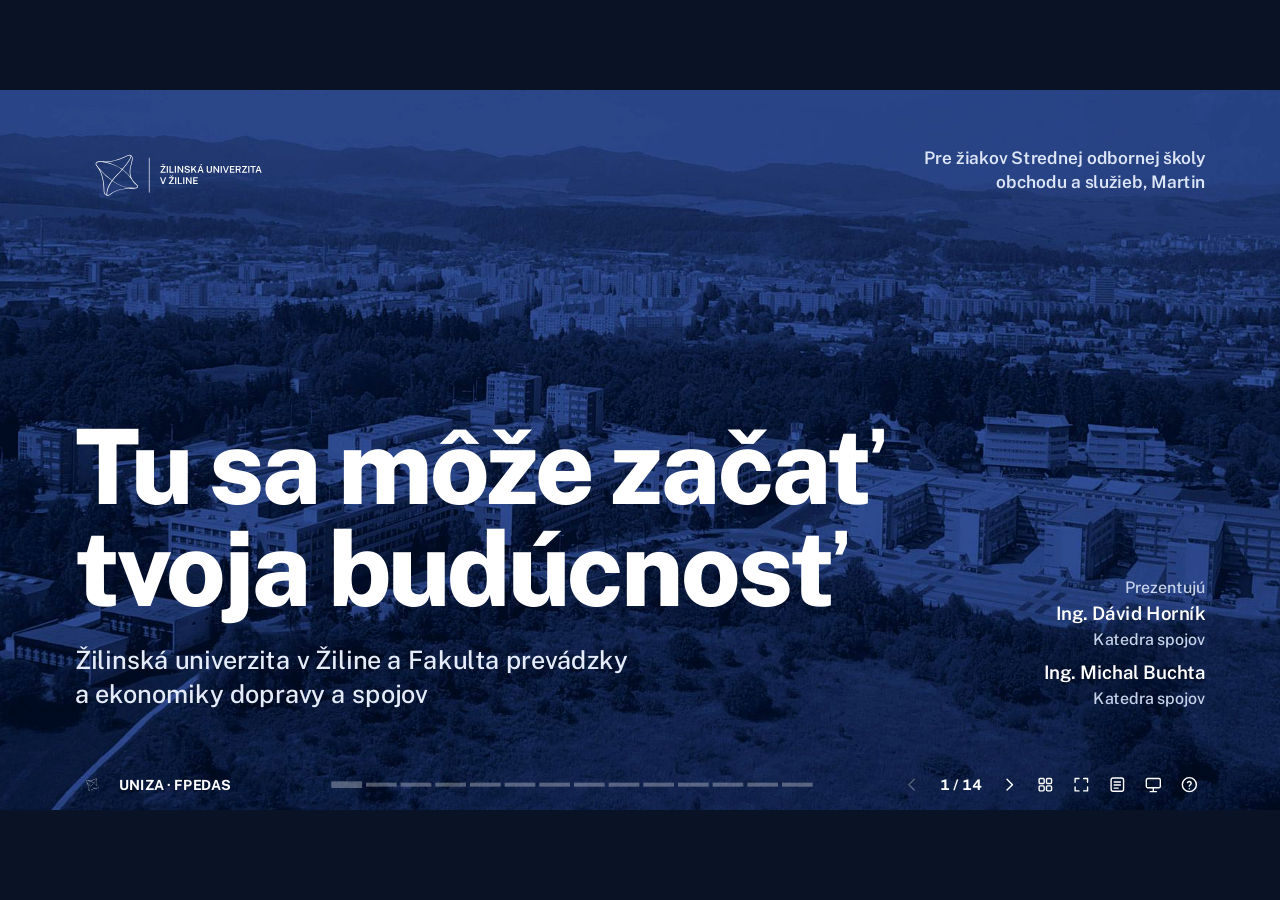
==== commit b7bc7ffb: "Remove punctuation from heading in index.html" ====
--- a/index.html
+++ b/index.html
@@ -46,7 +46,7 @@
   <img class="logo" src="assets/img/uniza-logo-full-white.svg" alt="Žilinská univerzita v Žiline" data-in style="--i:0">
   <div class="who" data-in style="--i:1">Pre žiakov Strednej odbornej školy<br>obchodu a služieb, Martin</div>
   <div class="main">
-    <h1 data-in style="--i:2">Tu sa môže začať tvoja budúcnosť.</h1>
+    <h1 data-in style="--i:2">Tu sa môže začať tvoja budúcnosť</h1>
     <p class="lead" data-in style="--i:3">Žilinská univerzita v Žiline a Fakulta prevádzky a ekonomiky dopravy a spojov</p>
   </div>
   <div class="pres" data-in style="--i:4"><span>Prezentujú</span><div id="introPres"></div></div>
